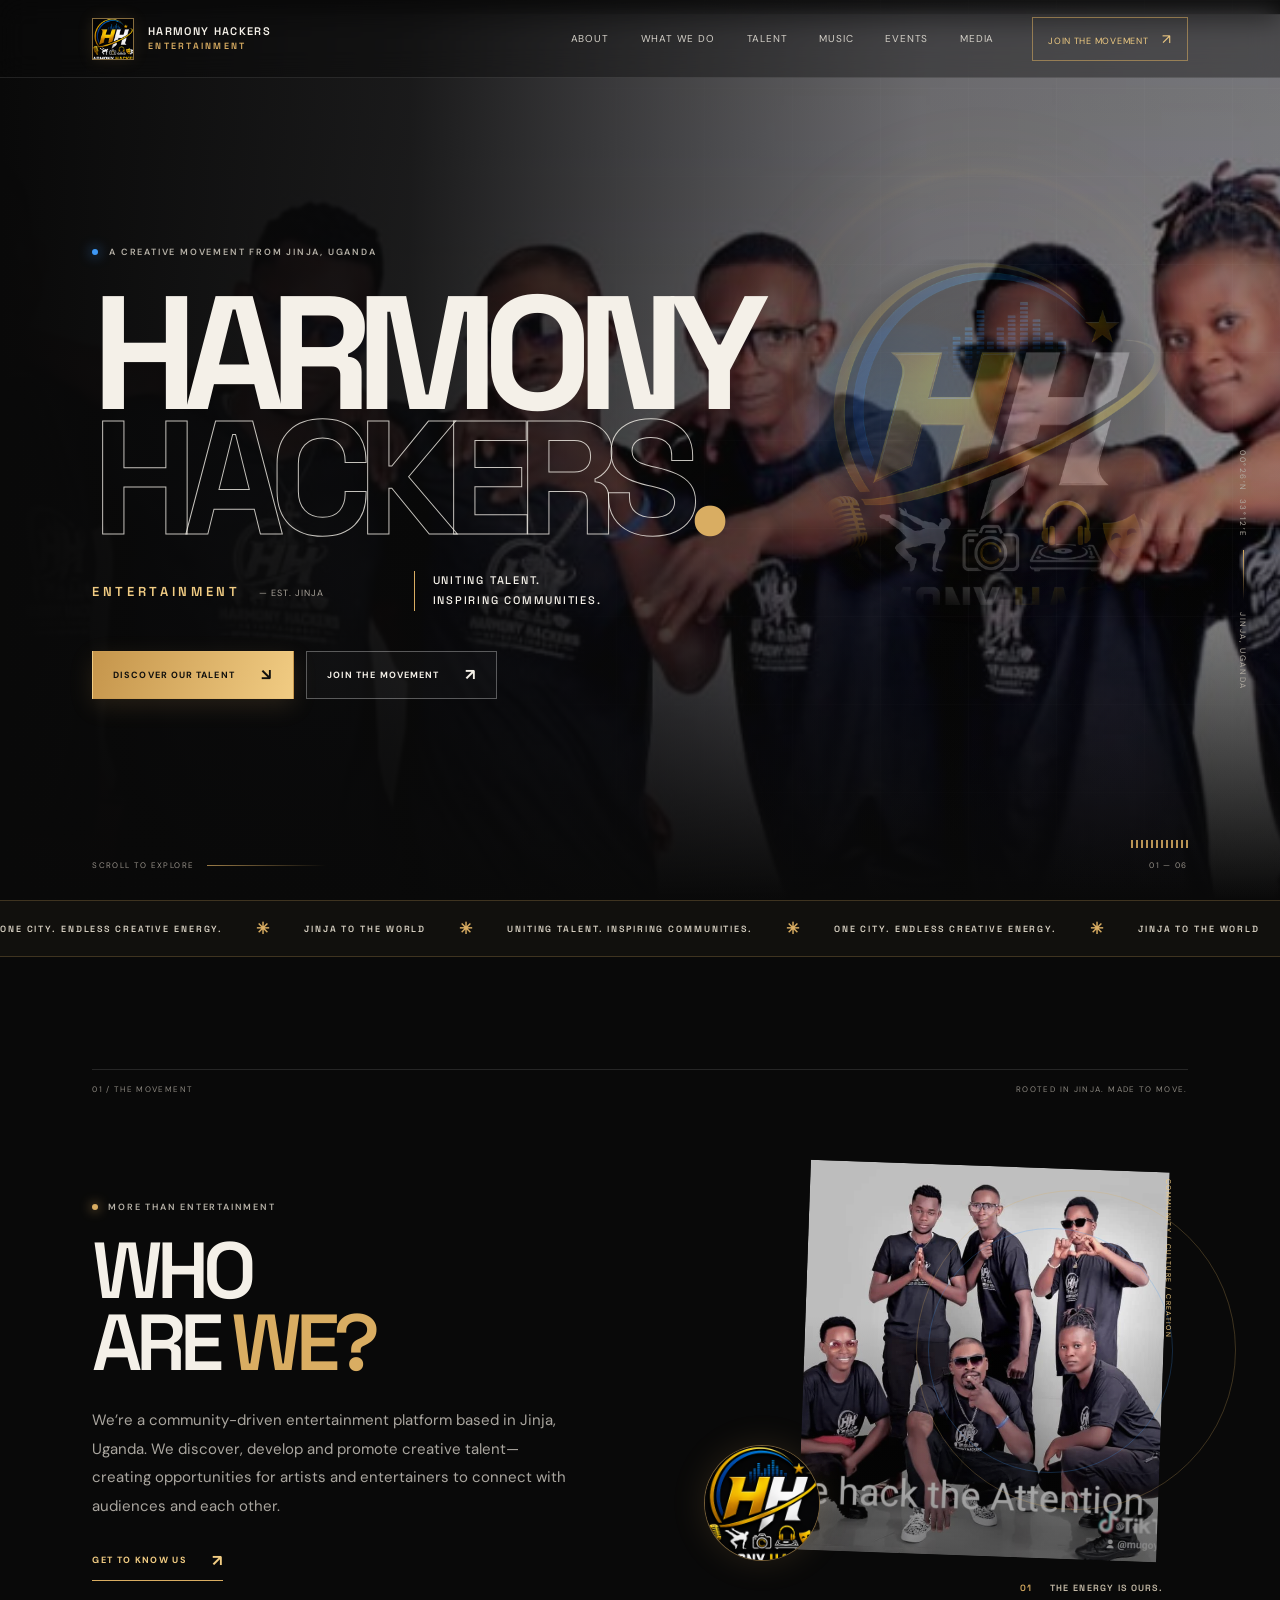
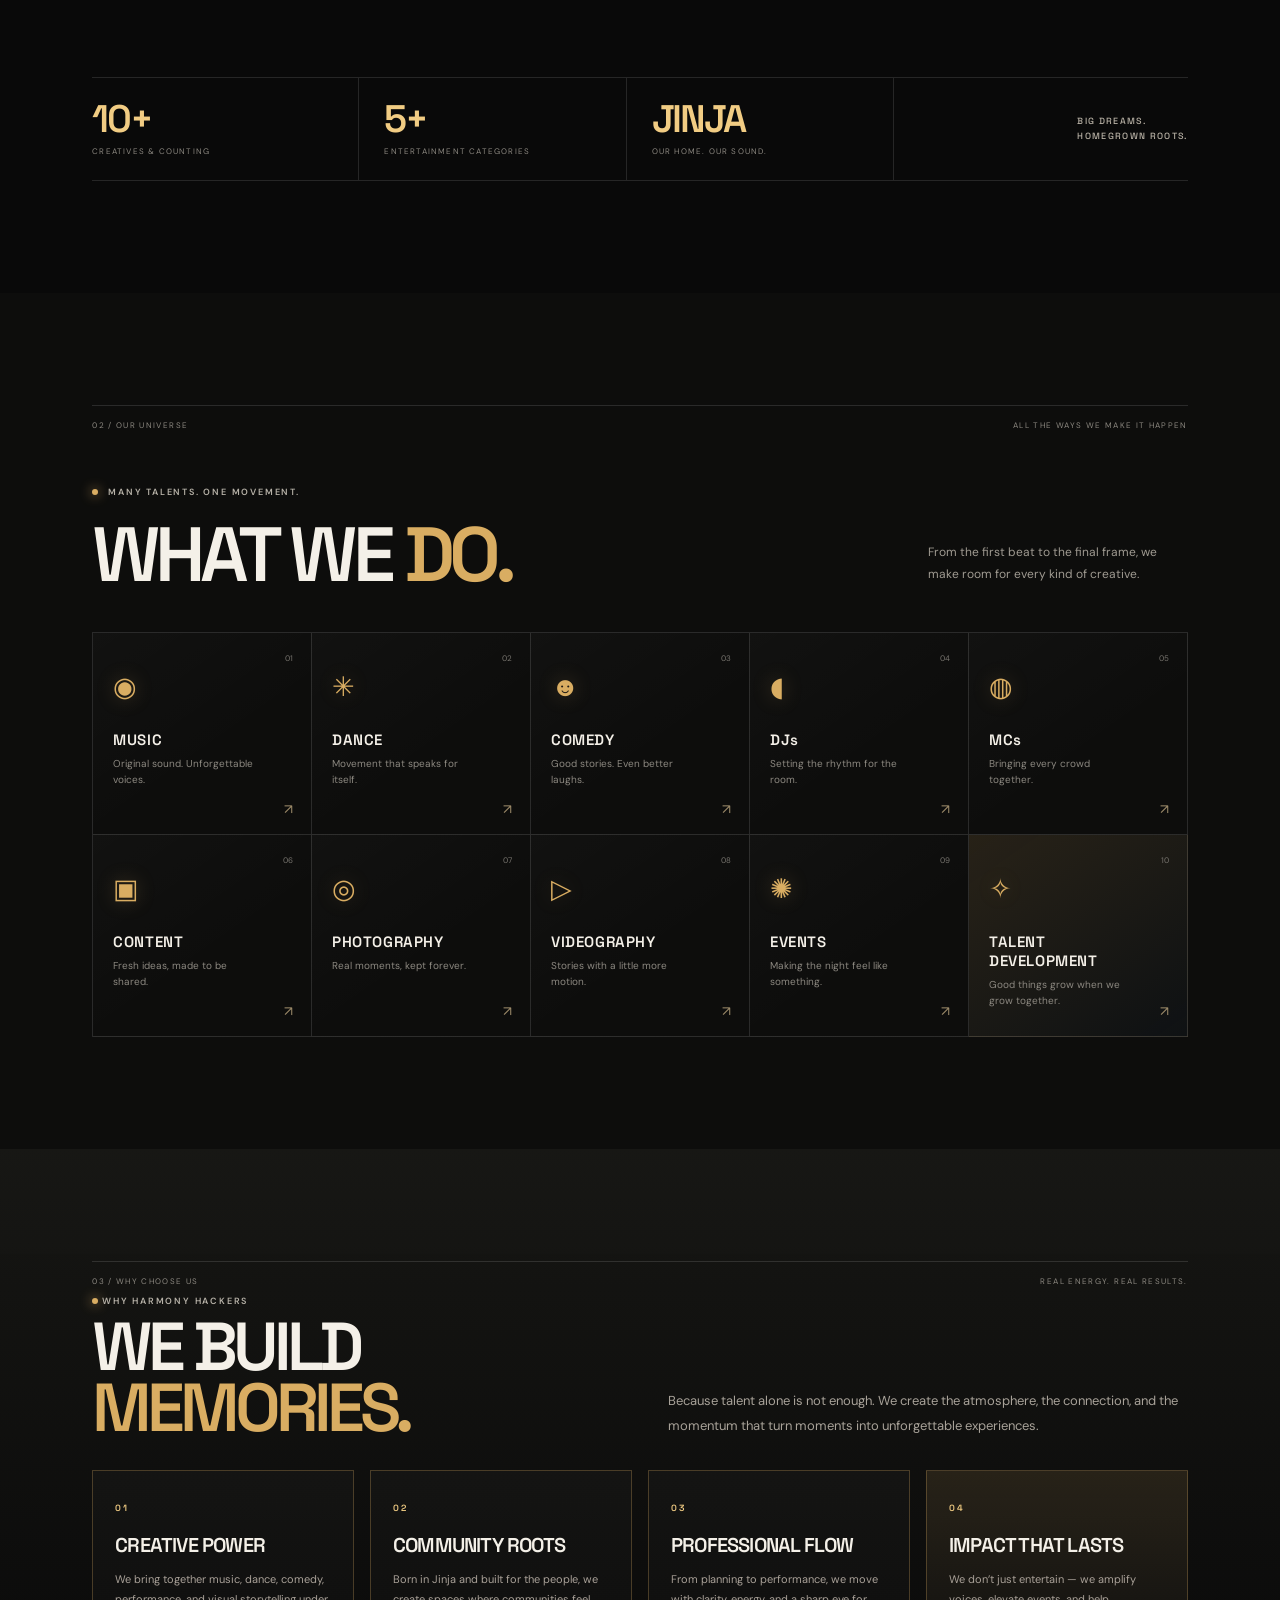
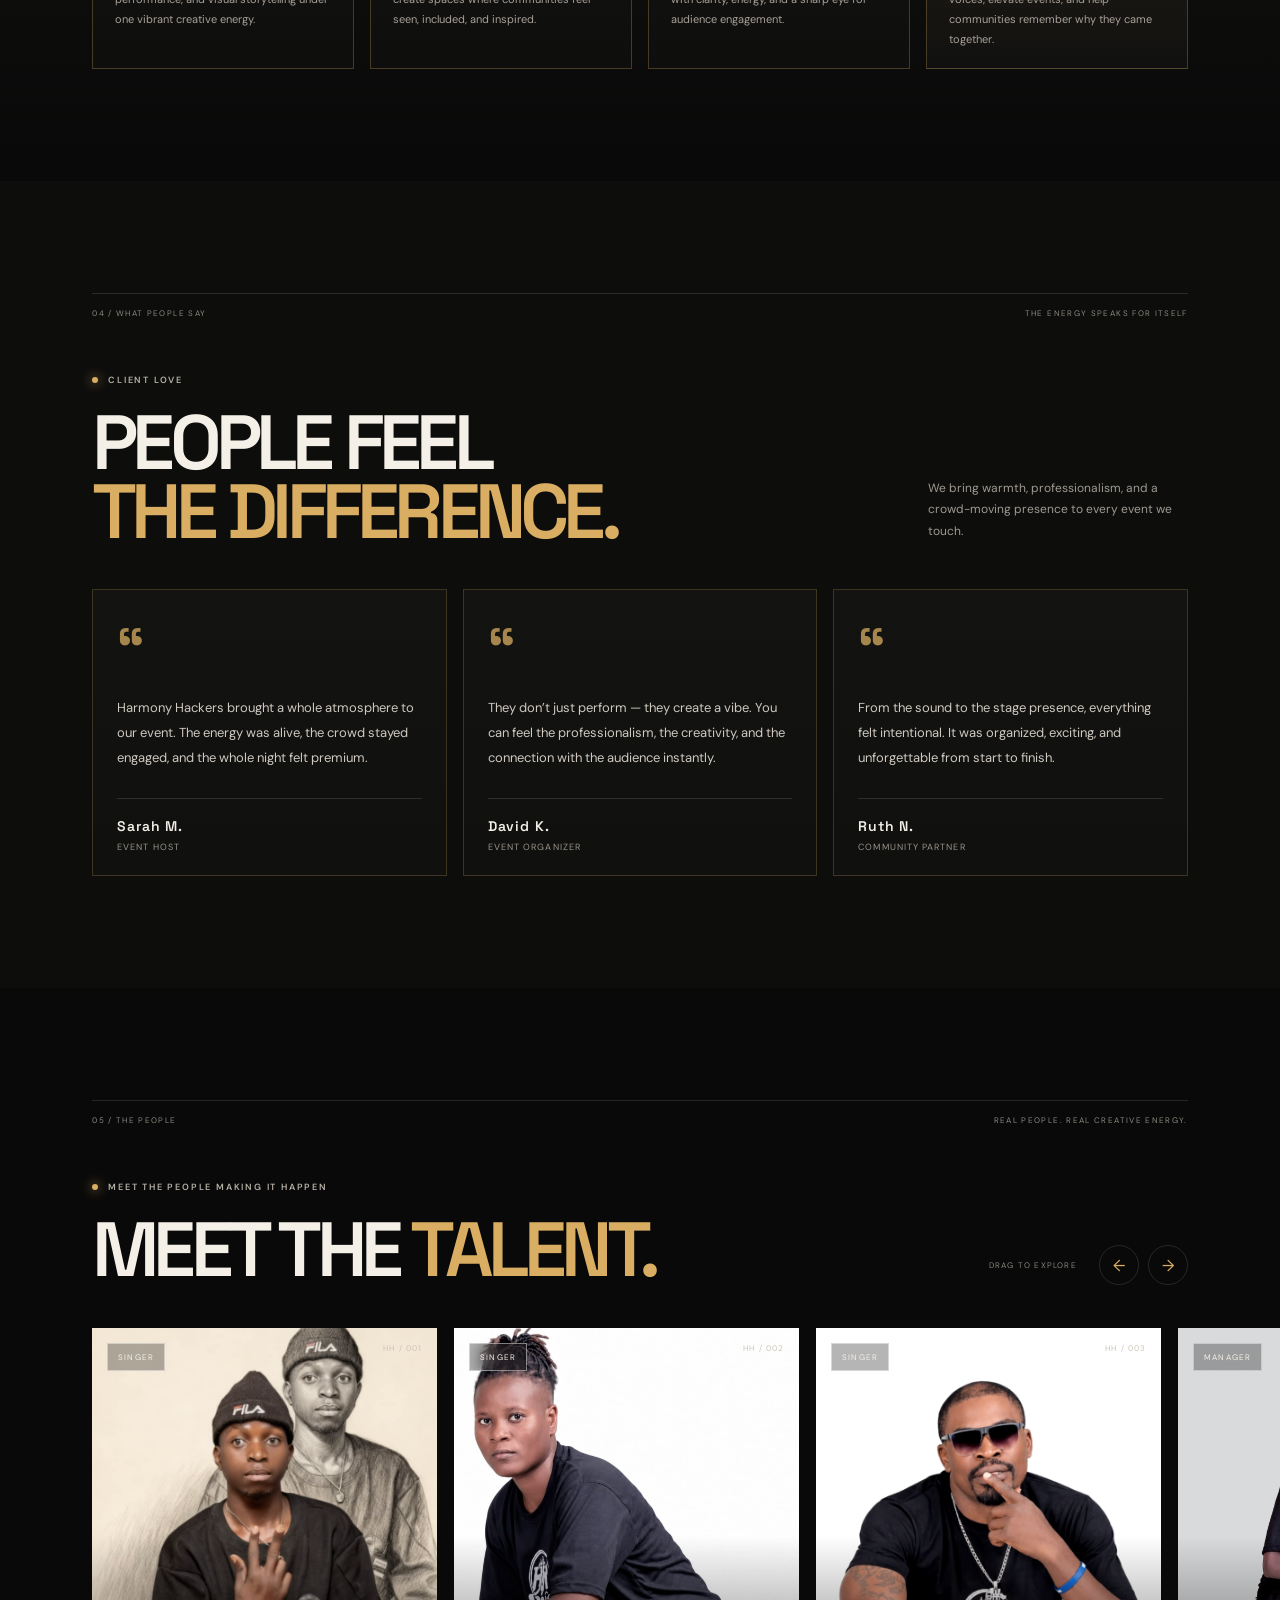
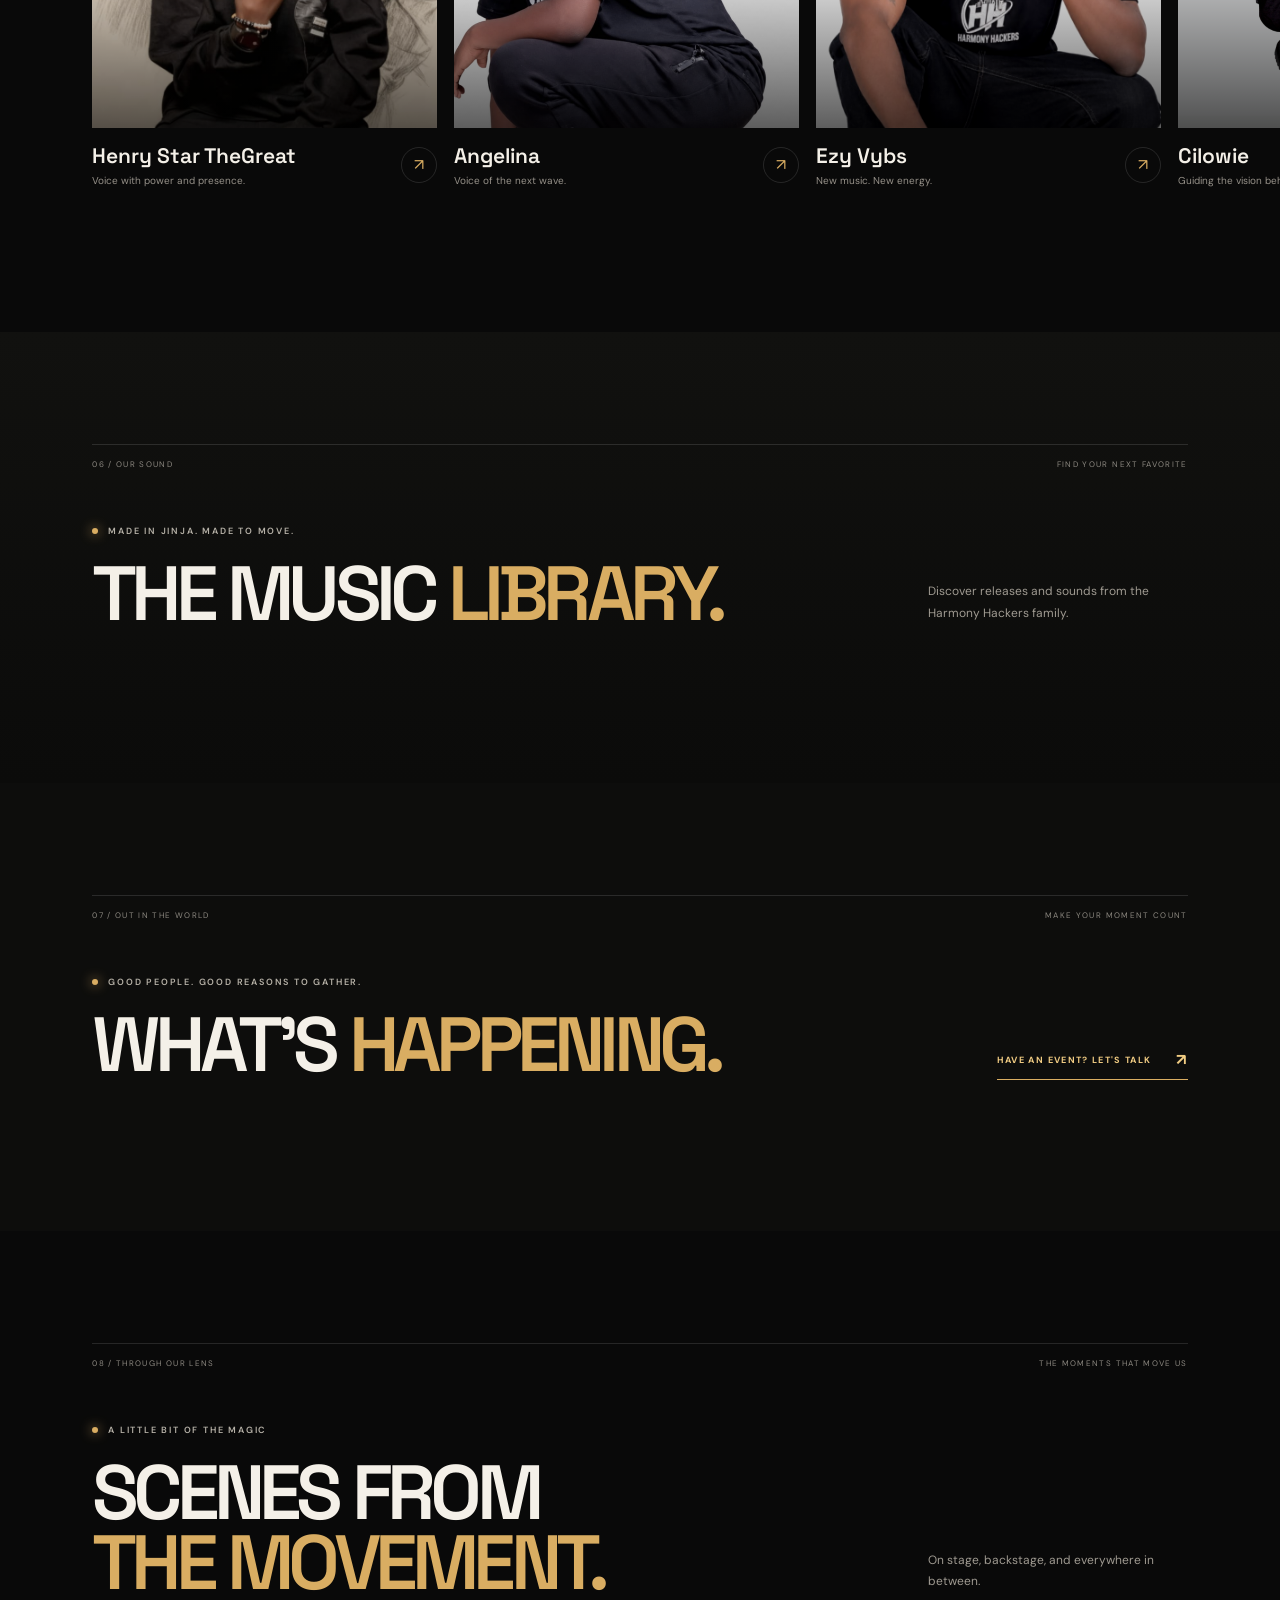
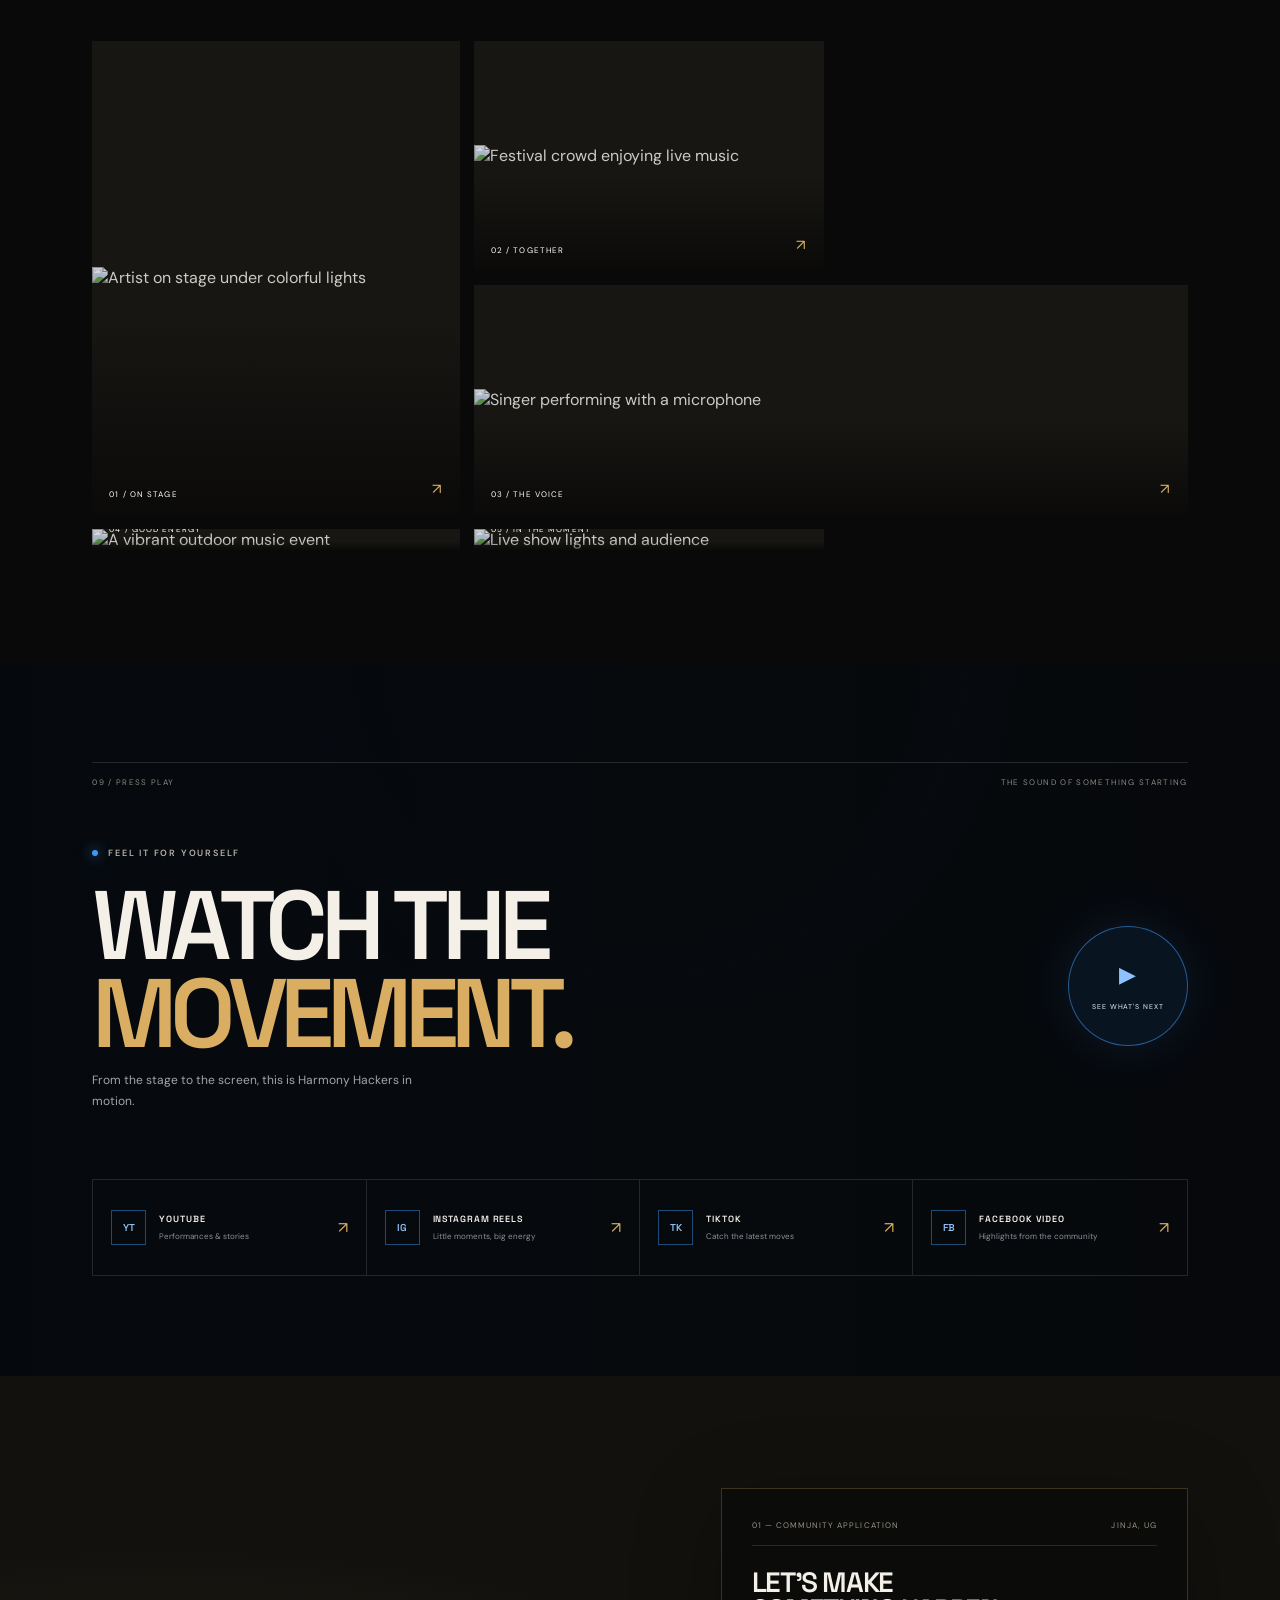
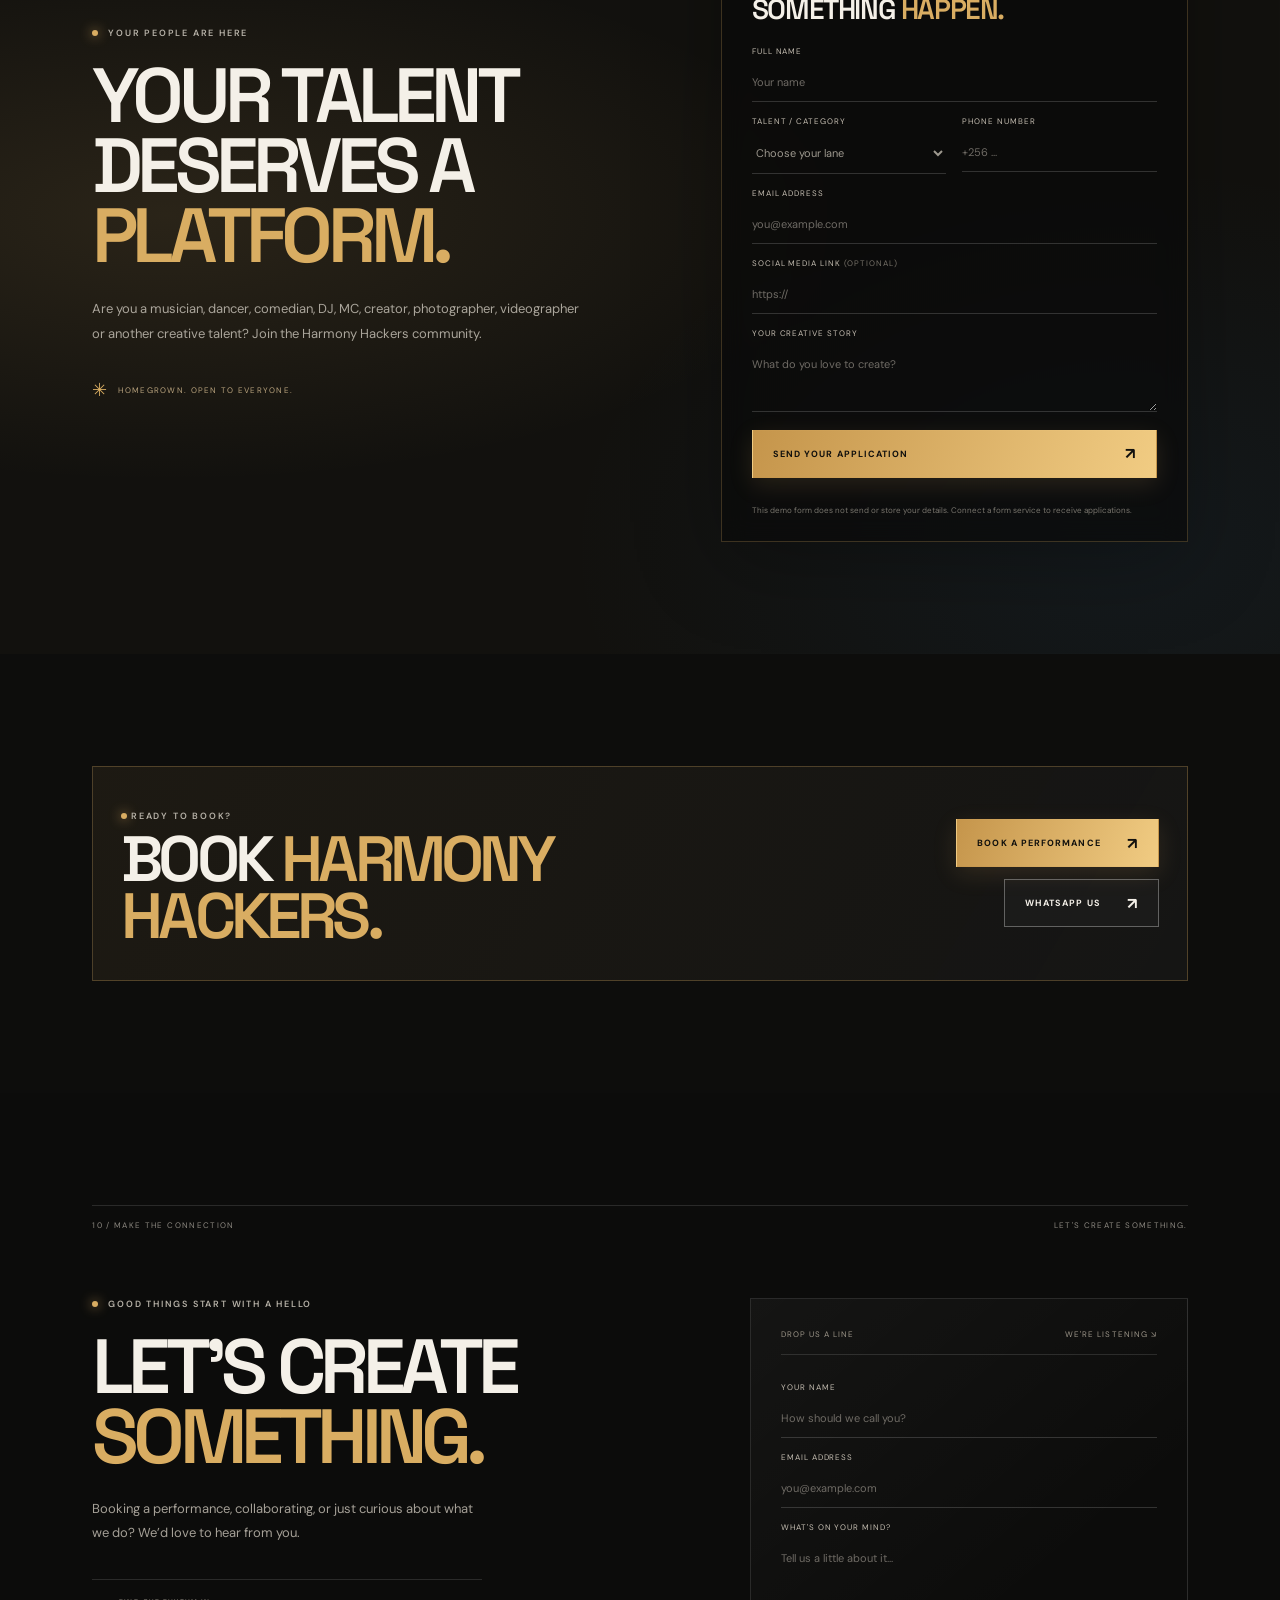
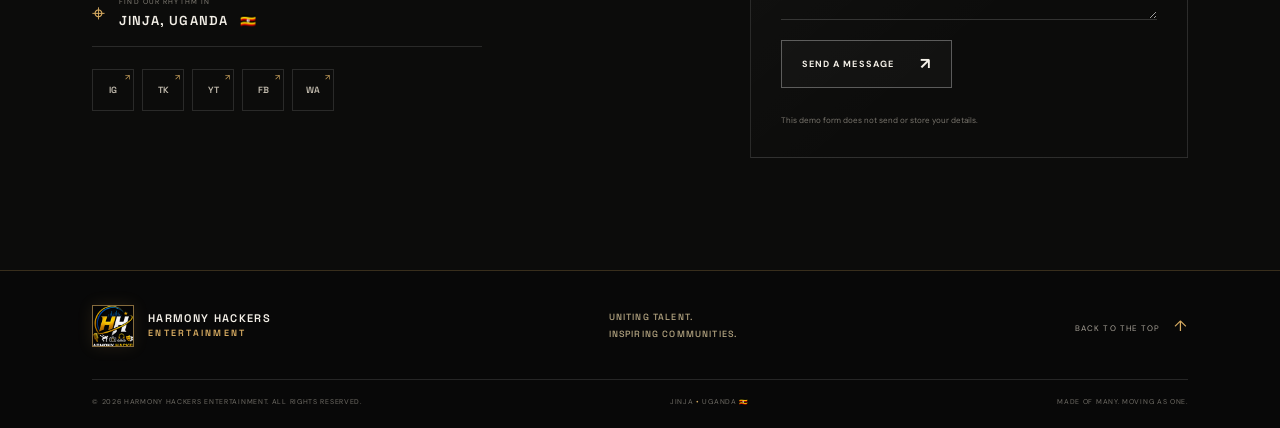
==== index.html @ 2332c0db "Prepare Harmony Hackers site for GitHub Pages Co-authored-by: Copilot <223556219+Copilot@users.norep" ====
<!DOCTYPE html>
<html lang="en">
<head>
  <meta charset="UTF-8">
  <meta name="viewport" content="width=device-width, initial-scale=1.0">
  <meta name="theme-color" content="#090909">
  <meta name="description" content="Harmony Hackers Entertainment — uniting talent and inspiring communities in Jinja, Uganda.">
  <title>Harmony Hackers Entertainment — Jinja, Uganda</title>
  <link rel="preconnect" href="https://fonts.googleapis.com">
  <link rel="preconnect" href="https://fonts.gstatic.com" crossorigin>
  <link href="https://fonts.googleapis.com/css2?family=DM+Sans:wght@400;500;600;700&family=Space+Grotesk:wght@400;500;600;700&display=swap" rel="stylesheet">
  <link rel="stylesheet" href="styles.css">
</head>
<body>
  <div class="loader" aria-hidden="true">
    <img class="loader-logo" src="assets/harmony-hackers-logo.png" alt="Harmony Hackers Entertainment logo">
    <p>UNITING TALENT <span>INSPIRING COMMUNITIES</span></p>
    <div class="loader-line"><i></i></div>
  </div>
  <div class="cursor-glow" aria-hidden="true"></div>
  <div class="site-shell">
    <header class="site-header">
      <a class="brand" href="#home" aria-label="Harmony Hackers home">
        <span class="brand-mark"><img src="assets/harmony-hackers-logo.png" alt=""></span>
        <span class="brand-name">HARMONY HACKERS<small>ENTERTAINMENT</small></span>
      </a>
      <button class="menu-toggle" aria-label="Open menu" aria-expanded="false"><span></span><span></span></button>
      <nav class="main-nav" aria-label="Main navigation">
        <a href="#about">About</a><a href="#services">What we do</a><a href="#talent">Talent</a><a href="#music">Music</a><a href="#events">Events</a><a href="#gallery">Media</a>
      </nav>
      <a class="header-cta" href="#join">JOIN THE MOVEMENT <span>↗</span></a>
    </header>

    <main>
      <section class="hero" id="home">
        <div class="hero-image"></div><div class="hero-grid"></div><div class="hero-vignette"></div>
        <div class="hero-orb orb-one"></div><div class="hero-orb orb-two"></div>
        <div class="hero-logo-frame" aria-hidden="true"><img src="assets/harmony-hackers-logo.png" alt=""></div>
        <div class="hero-content">
          <div class="eyebrow"><span class="live-dot"></span> A CREATIVE MOVEMENT FROM JINJA, UGANDA</div>
          <h1><span class="hero-line">HARMONY</span><span class="hero-line hero-line-two">HACKERS<span class="gold-period">.</span></span></h1>
          <div class="hero-lower">
            <p class="hero-entertainment">ENTERTAINMENT <span>— EST. JINJA</span></p>
            <p class="hero-tagline">UNITING TALENT.<br>INSPIRING COMMUNITIES.</p>
          </div>
          <div class="hero-actions">
            <a class="button button-gold" href="#talent">DISCOVER OUR TALENT <span>↘</span></a>
            <a class="button button-outline" href="#join">JOIN THE MOVEMENT <span>↗</span></a>
          </div>
        </div>
        <div class="hero-side-note"><span>00°26′N&nbsp; 33°12′E</span><i></i><span>JINJA, UGANDA</span></div>
        <div class="hero-bottom"><span>SCROLL TO EXPLORE</span><span class="scroll-line"></span><span>01 — 06</span></div>
        <div class="sound-bars" aria-label="Decorative animated equalizer"><i></i><i></i><i></i><i></i><i></i><i></i><i></i><i></i><i></i><i></i><i></i><i></i></div>
      </section>

      <div class="ticker" aria-label="Uniting talent, inspiring communities">
        <div class="ticker-track"><span>ONE CITY. ENDLESS CREATIVE ENERGY.</span><b>✳</b><span>JINJA TO THE WORLD</span><b>✳</b><span>UNITING TALENT. INSPIRING COMMUNITIES.</span><b>✳</b><span>ONE CITY. ENDLESS CREATIVE ENERGY.</span><b>✳</b><span>JINJA TO THE WORLD</span><b>✳</b></div>
      </div>

      <section class="section about-section" id="about">
        <div class="section-kicker reveal"><span>01 / THE MOVEMENT</span><span>ROOTED IN JINJA. MADE TO MOVE.</span></div>
        <div class="about-layout">
          <div class="about-copy reveal">
            <p class="eyebrow"><span class="gold-dot"></span> MORE THAN ENTERTAINMENT</p>
            <h2>WHO<br>ARE <em>WE?</em></h2>
            <p class="body-large">We’re a community-driven entertainment platform based in Jinja, Uganda. We discover, develop and promote creative talent—creating opportunities for artists and entertainers to connect with audiences and each other.</p>
            <a class="text-link" href="#services">GET TO KNOW US <span>↗</span></a>
          </div>
          <div class="about-visual reveal">
            <div class="about-photo image-frame"><img src="assets/harmony-hackers-energy.png" alt="Harmony Hackers creatives together" loading="lazy"></div>
            <div class="photo-index">COMMUNITY / CULTURE / CREATION</div>
            <div class="orbit orbit-outer"></div><div class="orbit orbit-inner"></div>
            <div class="visual-badge"><img src="assets/harmony-hackers-logo.png" alt="Harmony Hackers Entertainment"></div>
            <div class="about-caption"><span>01</span> THE ENERGY IS OURS.</div>
          </div>
        </div>
        <div class="stats-row reveal">
          <div class="stat"><strong data-count="10" data-suffix="+">0</strong><span>CREATIVES & COUNTING</span></div>
          <div class="stat"><strong data-count="5" data-suffix="+">0</strong><span>ENTERTAINMENT CATEGORIES</span></div>
          <div class="stat"><strong>JINJA</strong><span>OUR HOME. OUR SOUND.</span></div>
          <div class="stats-note">BIG DREAMS.<br>HOMEGROWN ROOTS.</div>
        </div>
      </section>

      <section class="section services-section" id="services">
        <div class="section-kicker reveal"><span>02 / OUR UNIVERSE</span><span>ALL THE WAYS WE MAKE IT HAPPEN</span></div>
        <div class="section-heading reveal"><div><p class="eyebrow"><span class="gold-dot"></span> MANY TALENTS. ONE MOVEMENT.</p><h2>WHAT WE <em>DO.</em></h2></div><p>From the first beat to the final frame, we make room for every kind of creative.</p></div>
        <div class="service-grid">
          <article class="service-card reveal"><span class="service-number">01</span><span class="service-icon">◉</span><h3>MUSIC</h3><p>Original sound. Unforgettable voices.</p><span class="card-arrow">↗</span></article>
          <article class="service-card reveal"><span class="service-number">02</span><span class="service-icon">✳</span><h3>DANCE</h3><p>Movement that speaks for itself.</p><span class="card-arrow">↗</span></article>
          <article class="service-card reveal"><span class="service-number">03</span><span class="service-icon">☻</span><h3>COMEDY</h3><p>Good stories. Even better laughs.</p><span class="card-arrow">↗</span></article>
          <article class="service-card reveal"><span class="service-number">04</span><span class="service-icon">◖</span><h3>DJs</h3><p>Setting the rhythm for the room.</p><span class="card-arrow">↗</span></article>
          <article class="service-card reveal"><span class="service-number">05</span><span class="service-icon">◍</span><h3>MCs</h3><p>Bringing every crowd together.</p><span class="card-arrow">↗</span></article>
          <article class="service-card reveal"><span class="service-number">06</span><span class="service-icon">▣</span><h3>CONTENT</h3><p>Fresh ideas, made to be shared.</p><span class="card-arrow">↗</span></article>
          <article class="service-card reveal"><span class="service-number">07</span><span class="service-icon">◎</span><h3>PHOTOGRAPHY</h3><p>Real moments, kept forever.</p><span class="card-arrow">↗</span></article>
          <article class="service-card reveal"><span class="service-number">08</span><span class="service-icon">▷</span><h3>VIDEOGRAPHY</h3><p>Stories with a little more motion.</p><span class="card-arrow">↗</span></article>
          <article class="service-card reveal"><span class="service-number">09</span><span class="service-icon">✺</span><h3>EVENTS</h3><p>Making the night feel like something.</p><span class="card-arrow">↗</span></article>
          <article class="service-card service-card-feature reveal"><span class="service-number">10</span><span class="service-icon">✧</span><h3>TALENT<br>DEVELOPMENT</h3><p>Good things grow when we grow together.</p><span class="card-arrow">↗</span></article>
        </div>
      </section>

      <section class="section why-us-section" id="why-us">
        <div class="section-kicker reveal"><span>03 / WHY CHOOSE US</span><span>REAL ENERGY. REAL RESULTS.</span></div>
        <div class="why-intro reveal">
          <div>
            <p class="eyebrow"><span class="gold-dot"></span> WHY HARMONY HACKERS</p>
            <h2>WE BUILD <em>MEMORIES.</em></h2>
          </div>
          <p>Because talent alone is not enough. We create the atmosphere, the connection, and the momentum that turn moments into unforgettable experiences.</p>
        </div>
        <div class="why-grid">
          <article class="why-card reveal">
            <span class="why-number">01</span>
            <h3>CREATIVE POWER</h3>
            <p>We bring together music, dance, comedy, performance, and visual storytelling under one vibrant creative energy.</p>
          </article>
          <article class="why-card reveal">
            <span class="why-number">02</span>
            <h3>COMMUNITY ROOTS</h3>
            <p>Born in Jinja and built for the people, we create spaces where communities feel seen, included, and inspired.</p>
          </article>
          <article class="why-card reveal">
            <span class="why-number">03</span>
            <h3>PROFESSIONAL FLOW</h3>
            <p>From planning to performance, we move with clarity, energy, and a sharp eye for audience engagement.</p>
          </article>
          <article class="why-card reveal why-card-feature">
            <span class="why-number">04</span>
            <h3>IMPACT THAT LASTS</h3>
            <p>We don’t just entertain — we amplify voices, elevate events, and help communities remember why they came together.</p>
          </article>
        </div>
      </section>

      <section class="section testimonials-section" id="testimonials">
        <div class="section-kicker reveal"><span>04 / WHAT PEOPLE SAY</span><span>THE ENERGY SPEAKS FOR ITSELF</span></div>
        <div class="section-heading reveal">
          <div>
            <p class="eyebrow"><span class="gold-dot"></span> CLIENT LOVE</p>
            <h2>PEOPLE FEEL<br><em>THE DIFFERENCE.</em></h2>
          </div>
          <p>We bring warmth, professionalism, and a crowd-moving presence to every event we touch.</p>
        </div>
        <div class="testimonials-grid">
          <article class="testimonial-card reveal">
            <div class="quote-mark">“</div>
            <p>Harmony Hackers brought a whole atmosphere to our event. The energy was alive, the crowd stayed engaged, and the whole night felt premium.</p>
            <div class="testimonial-author">
              <strong>Sarah M.</strong>
              <span>Event Host</span>
            </div>
          </article>
          <article class="testimonial-card reveal">
            <div class="quote-mark">“</div>
            <p>They don’t just perform — they create a vibe. You can feel the professionalism, the creativity, and the connection with the audience instantly.</p>
            <div class="testimonial-author">
              <strong>David K.</strong>
              <span>Event Organizer</span>
            </div>
          </article>
          <article class="testimonial-card reveal">
            <div class="quote-mark">“</div>
            <p>From the sound to the stage presence, everything felt intentional. It was organized, exciting, and unforgettable from start to finish.</p>
            <div class="testimonial-author">
              <strong>Ruth N.</strong>
              <span>Community Partner</span>
            </div>
          </article>
        </div>
      </section>

      <section class="section talent-section" id="talent">
        <div class="section-kicker reveal"><span>05 / THE PEOPLE</span><span>REAL PEOPLE. REAL CREATIVE ENERGY.</span></div>
        <div class="section-heading reveal"><div><p class="eyebrow"><span class="gold-dot"></span> MEET THE PEOPLE MAKING IT HAPPEN</p><h2>MEET THE <em>TALENT.</em></h2></div><div class="gallery-controls"><span>DRAG TO EXPLORE</span><button class="slide-control prev" aria-label="Scroll talent left">←</button><button class="slide-control next" aria-label="Scroll talent right">→</button></div></div>
        <div class="talent-track">
          <article class="talent-card"><div class="talent-image"><img src="assets/henry-star-thegreat-image.png" alt="Portrait of singer Henry Star TheGreat" loading="lazy"><span class="talent-tag">SINGER</span><span class="talent-index">HH / 001</span></div><div class="talent-info"><div><h3>Henry Star TheGreat</h3><p>Voice with power and presence.</p></div><a href="#join" aria-label="Connect with Henry Star TheGreat">↗</a></div></article>
          <article class="talent-card"><div class="talent-image"><img src="assets/angelina-new.png" alt="Portrait of singer Angelina" loading="lazy"><span class="talent-tag">SINGER</span><span class="talent-index">HH / 002</span></div><div class="talent-info"><div><h3>Angelina</h3><p>Voice of the next wave.</p></div><a href="#join" aria-label="Connect with Angelina">↗</a></div></article>
          <article class="talent-card talent-card-portrait"><div class="talent-image"><img src="assets/ezy-vybs.png" alt="Portrait of singer Ezy Vybs" loading="lazy"><span class="talent-tag">SINGER</span><span class="talent-index">HH / 003</span></div><div class="talent-info"><div><h3>Ezy Vybs</h3><p>New music. New energy.</p></div><a href="#join" aria-label="Connect with Ezy Vybs">↗</a></div></article>
          <article class="talent-card"><div class="talent-image"><img src="assets/manager-cilowie.png" alt="Portrait of manager Cilowie" loading="lazy"><span class="talent-tag">MANAGER</span><span class="talent-index">HH / 004</span></div><div class="talent-info"><div><h3>Cilowie</h3><p>Guiding the vision behind the movement.</p></div><a href="#join" aria-label="Connect with Cilowie">↗</a></div></article>
          <a class="talent-join-card" href="#join"><span class="join-star">✳</span><span>THE NEXT<br>FACE OF HH<br>COULD BE <em>YOU.</em></span><small>STEP INTO THE FRAME ↗</small></a>
        </div>
      </section>

      <section class="section music-section" id="music">
        <div class="section-kicker reveal"><span>06 / OUR SOUND</span><span>FIND YOUR NEXT FAVORITE</span></div>
        <div class="section-heading reveal"><div><p class="eyebrow"><span class="gold-dot"></span> MADE IN JINJA. MADE TO MOVE.</p><h2>THE MUSIC <em>LIBRARY.</em></h2></div><p>Discover releases and sounds from the Harmony Hackers family.</p></div>
        <div class="music-grid" id="music-list" aria-live="polite"></div>
      </section>

      <section class="section events-section" id="events">
        <div class="section-kicker reveal"><span>07 / OUT IN THE WORLD</span><span>MAKE YOUR MOMENT COUNT</span></div>
        <div class="section-heading reveal"><div><p class="eyebrow"><span class="gold-dot"></span> GOOD PEOPLE. GOOD REASONS TO GATHER.</p><h2>WHAT'S <em>HAPPENING.</em></h2></div><a class="text-link" href="#contact">HAVE AN EVENT? LET'S TALK <span>↗</span></a></div>
        <div class="event-list" id="event-list" aria-live="polite"></div>
      </section>

      <section class="section gallery-section" id="gallery">
        <div class="section-kicker reveal"><span>08 / THROUGH OUR LENS</span><span>THE MOMENTS THAT MOVE US</span></div>
        <div class="section-heading reveal"><div><p class="eyebrow"><span class="gold-dot"></span> A LITTLE BIT OF THE MAGIC</p><h2>SCENES FROM<br><em>THE MOVEMENT.</em></h2></div><p>On stage, backstage, and everywhere in between.</p></div>
        <div class="masonry-grid">
          <button class="gallery-item gallery-tall reveal" data-full="https://images.unsplash.com/photo-1501386761578-eac5c94b800a?auto=format&fit=crop&w=1600&q=90" aria-label="Open performance photograph"><img src="https://images.unsplash.com/photo-1501386761578-eac5c94b800a?auto=format&fit=crop&w=900&q=85" alt="Artist on stage under colorful lights" loading="lazy"><span>01 / ON STAGE</span><i>↗</i></button>
          <button class="gallery-item reveal" data-full="https://images.unsplash.com/photo-1524368535928-5b5e00ddc76b?auto=format&fit=crop&w=1600&q=90" aria-label="Open festival photograph"><img src="https://images.unsplash.com/photo-1524368535928-5b5e00ddc76b?auto=format&fit=crop&w=900&q=85" alt="Festival crowd enjoying live music" loading="lazy"><span>02 / TOGETHER</span><i>↗</i></button>
          <button class="gallery-item gallery-wide reveal" data-full="https://images.unsplash.com/photo-1516280440614-37939bbacd81?auto=format&fit=crop&w=1600&q=90" aria-label="Open portrait photograph"><img src="https://images.unsplash.com/photo-1516280440614-37939bbacd81?auto=format&fit=crop&w=1100&q=85" alt="Singer performing with a microphone" loading="lazy"><span>03 / THE VOICE</span><i>↗</i></button>
          <button class="gallery-item reveal" data-full="https://images.unsplash.com/photo-1492684223066-81342ee5ff30?auto=format&fit=crop&w=1600&q=90" aria-label="Open event photograph"><img src="https://images.unsplash.com/photo-1492684223066-81342ee5ff30?auto=format&fit=crop&w=900&q=85" alt="A vibrant outdoor music event" loading="lazy"><span>04 / GOOD ENERGY</span><i>↗</i></button>
          <button class="gallery-item reveal" data-full="https://images.unsplash.com/photo-1506157786151-b8491531f063?auto=format&fit=crop&w=1600&q=90" aria-label="Open live show photograph"><img src="https://images.unsplash.com/photo-1506157786151-b8491531f063?auto=format&fit=crop&w=900&q=85" alt="Live show lights and audience" loading="lazy"><span>05 / IN THE MOMENT</span><i>↗</i></button>
        </div>
      </section>

      <section class="video-section">
        <div class="video-bg"></div>
        <div class="section video-content">
          <div class="section-kicker reveal"><span>09 / PRESS PLAY</span><span>THE SOUND OF SOMETHING STARTING</span></div>
          <div class="video-layout reveal"><div><p class="eyebrow"><span class="blue-dot"></span> FEEL IT FOR YOURSELF</p><h2>WATCH THE<br><em>MOVEMENT.</em></h2><p>From the stage to the screen, this is Harmony Hackers in motion.</p></div><a class="video-play" href="#contact" aria-label="Ask us for the latest videos"><span>▶</span><small>SEE WHAT'S NEXT</small></a></div>
          <div class="video-links reveal"><a href="#contact"><span class="video-platform">YT</span><span><b>YOUTUBE</b><small>Performances & stories</small></span><i>↗</i></a><a href="#contact"><span class="video-platform">IG</span><span><b>INSTAGRAM REELS</b><small>Little moments, big energy</small></span><i>↗</i></a><a href="#contact"><span class="video-platform">TK</span><span><b>TIKTOK</b><small>Catch the latest moves</small></span><i>↗</i></a><a href="#contact"><span class="video-platform">FB</span><span><b>FACEBOOK VIDEO</b><small>Highlights from the community</small></span><i>↗</i></a></div>
        </div>
      </section>

      <section class="join-section" id="join">
        <div class="join-light"></div><div class="section join-layout">
          <div class="join-copy reveal"><p class="eyebrow"><span class="gold-dot"></span> YOUR PEOPLE ARE HERE</p><h2>YOUR TALENT<br>DESERVES A <em>PLATFORM.</em></h2><p>Are you a musician, dancer, comedian, DJ, MC, creator, photographer, videographer or another creative talent? Join the Harmony Hackers community.</p><div class="join-note"><span>✳</span> HOMEGROWN. OPEN TO EVERYONE.</div></div>
          <form class="form-card reveal" id="join-form"><div class="form-heading"><span>01 — COMMUNITY APPLICATION</span><span>JINJA, UG</span></div><h3>LET'S MAKE<br>SOMETHING <em>HAPPEN.</em></h3>
            <label>FULL NAME<input name="name" type="text" placeholder="Your name" required></label>
            <div class="form-pair"><label>TALENT / CATEGORY<select name="category" required><option value="" disabled selected>Choose your lane</option><option>Music / Singing</option><option>Dance</option><option>Comedy</option><option>DJ / MC</option><option>Content creation</option><option>Photography / Videography</option><option>Events</option><option>Other creative talent</option></select></label><label>PHONE NUMBER<input name="phone" type="tel" placeholder="+256 ..." required></label></div>
            <label>EMAIL ADDRESS<input name="email" type="email" placeholder="you@example.com" required></label>
            <label>SOCIAL MEDIA LINK <span class="optional">(OPTIONAL)</span><input name="social" type="url" placeholder="https://"></label>
            <label>YOUR CREATIVE STORY<textarea name="description" rows="3" placeholder="What do you love to create?" required></textarea></label>
            <button class="button button-gold form-submit" type="submit">SEND YOUR APPLICATION <span>↗</span></button>
            <p class="form-status" role="status" aria-live="polite"></p>
            <small class="form-note">This demo form does not send or store your details. Connect a form service to receive applications.</small>
          </form>
        </div>
      </section>

      <section class="section booking-cta-section" id="booking-cta">
        <div class="booking-panel reveal">
          <div>
            <p class="eyebrow"><span class="gold-dot"></span> READY TO BOOK?</p>
            <h2>BOOK <em>HARMONY HACKERS.</em></h2>
          </div>
          <div class="booking-actions">
            <a class="button button-gold" href="#contact">BOOK A PERFORMANCE <span>↗</span></a>
            <a class="button button-outline" href="https://wa.me/?text=Hi%20Harmony%20Hackers%2C%20I%20want%20to%20book%20a%20performance." target="_blank" rel="noreferrer">WHATSAPP US <span>↗</span></a>
          </div>
        </div>
      </section>

      <section class="section contact-section" id="contact">
        <div class="section-kicker reveal"><span>10 / MAKE THE CONNECTION</span><span>LET'S CREATE SOMETHING.</span></div>
        <div class="contact-layout">
          <div class="contact-copy reveal"><p class="eyebrow"><span class="gold-dot"></span> GOOD THINGS START WITH A HELLO</p><h2>LET'S CREATE<br><em>SOMETHING.</em></h2><p>Booking a performance, collaborating, or just curious about what we do? We’d love to hear from you.</p><div class="contact-location"><span>⌖</span><div><small>FIND OUR RHYTHM IN</small><strong>JINJA, UGANDA <span>🇺🇬</span></strong></div></div><div class="social-grid"><a href="#contact" aria-label="Instagram">IG <span>↗</span></a><a href="#contact" aria-label="TikTok">TK <span>↗</span></a><a href="#contact" aria-label="YouTube">YT <span>↗</span></a><a href="#contact" aria-label="Facebook">FB <span>↗</span></a><a href="https://wa.me/?text=Hi%20Harmony%20Hackers%2C%20I%20want%20to%20book%20a%20performance." target="_blank" rel="noreferrer" aria-label="WhatsApp">WA <span>↗</span></a></div></div>
          <form class="contact-form reveal" id="contact-form"><div class="form-heading"><span>DROP US A LINE</span><span>WE'RE LISTENING ↘</span></div><label>YOUR NAME<input name="name" type="text" placeholder="How should we call you?" required></label><label>EMAIL ADDRESS<input name="email" type="email" placeholder="you@example.com" required></label><label>WHAT'S ON YOUR MIND?<textarea name="message" rows="4" placeholder="Tell us a little about it..." required></textarea></label><button class="button button-outline" type="submit">SEND A MESSAGE <span>↗</span></button><p class="form-status" role="status" aria-live="polite"></p><small class="form-note">This demo form does not send or store your details.</small></form>
        </div>
      </section>
    </main>

    <footer class="site-footer">
      <div class="footer-top"><a class="brand footer-brand" href="#home"><span class="brand-mark"><img src="assets/harmony-hackers-logo.png" alt=""></span><span class="brand-name">HARMONY HACKERS<small>ENTERTAINMENT</small></span></a><p>UNITING TALENT.<br>INSPIRING COMMUNITIES.</p><a class="back-top" href="#home">BACK TO THE TOP <span>↑</span></a></div>
      <div class="footer-bottom"><span>© 2026 HARMONY HACKERS ENTERTAINMENT. ALL RIGHTS RESERVED.</span><span>JINJA <i>•</i> UGANDA 🇺🇬</span><span>MADE OF MANY. MOVING AS ONE.</span></div>
    </footer>
  </div>
  <dialog class="lightbox"><button class="lightbox-close" aria-label="Close image">×</button><img alt=""><p></p></dialog>
  <script src="script.js"></script>
  <script type="module" src="site-content.js"></script>
</body>
</html>
---- styles.css ----
:root {
  --black: #090909;
  --panel: #11110f;
  --panel-light: #171715;
  --gold: #d9ad62;
  --gold-bright: #f1cc83;
  --blue: #3e98f5;
  --white: #f4f0e8;
  --muted: #99968f;
  --line: rgba(255, 255, 255, .12);
  --font-display: "Space Grotesk", sans-serif;
  --font-body: "DM Sans", sans-serif;
  --page-pad: clamp(22px, 7.2vw, 112px);
}
* { box-sizing: border-box; }
html { scroll-behavior: smooth; scroll-padding-top: 88px; }
body { margin: 0; color: var(--white); background: var(--black); font-family: var(--font-body); -webkit-font-smoothing: antialiased; overflow-x: hidden; }
body.loading { overflow: hidden; }
a { color: inherit; text-decoration: none; }
button, input, select, textarea { font: inherit; }
button { color: inherit; }
::selection { color: var(--black); background: var(--gold-bright); }
.site-shell { overflow: hidden; }
.loader { position: fixed; inset: 0; z-index: 1000; display: flex; flex-direction: column; align-items: center; justify-content: center; background: #060606; transition: opacity .65s ease, visibility .65s ease; }
.loader.done { opacity: 0; visibility: hidden; }
.loader-logo { width: min(260px, 62vw); height: auto; filter: drop-shadow(0 0 28px rgba(217,173,98,.17)); animation: logo-reveal .9s cubic-bezier(.2,.7,.2,1) both; }
@keyframes logo-reveal { from { opacity: 0; transform: scale(.88); filter: brightness(.3) drop-shadow(0 0 0 transparent); } to { opacity: 1; transform: scale(1); filter: brightness(1) drop-shadow(0 0 28px rgba(217,173,98,.17)); } }
.loader p { margin: 12px 0 17px; font: 600 9px var(--font-display); letter-spacing: .2em; }
.loader p span { color: var(--gold); margin-left: 5px; }
.loader-line { width: 130px; height: 1px; background: #27241e; }
.loader-line i { display: block; height: 100%; width: 100%; background: linear-gradient(90deg, var(--blue), var(--gold)); transform-origin: left; animation: loader-line 1s ease-in-out; }
@keyframes loader-line { from { transform: scaleX(0); } to { transform: scaleX(1); } }
.cursor-glow { position: fixed; z-index: 0; width: 330px; height: 330px; border-radius: 50%; pointer-events: none; background: radial-gradient(circle,rgba(37,107,176,.075),transparent 70%); transform: translate(-50%,-50%); opacity: 0; transition: opacity .3s; }
.site-header { height: 78px; padding: 0 var(--page-pad); position: absolute; z-index: 20; inset: 0 0 auto; display: flex; align-items: center; justify-content: space-between; border-bottom: 1px solid rgba(255,255,255,.1); background: rgba(9,9,9,.38); backdrop-filter: blur(14px); }
.brand { display: inline-flex; align-items: center; gap: 14px; }
.brand-mark { flex: 0 0 42px; width: 42px; height: 42px; position: relative; overflow: hidden; border: 1px solid rgba(217,173,98,.6); box-shadow: 0 0 16px rgba(217,173,98,.12); }
.brand-mark img { position: absolute; width: 147%; height: 147%; max-width: none; left: -22%; top: -9%; object-fit: cover; }
.brand-name { font: 600 11px/1.45 var(--font-display); letter-spacing: .12em; }
.brand-name small { display: block; color: var(--gold); font-size: 9px; letter-spacing: .25em; }
.main-nav { display: flex; gap: clamp(17px,2.5vw,38px); margin-left: auto; margin-right: 38px; }
.main-nav a,.header-cta { font-size: 10px; color: #d4d0c8; letter-spacing: .08em; text-transform: uppercase; transition: color .25s; }
.main-nav a:hover,.header-cta:hover { color: var(--gold-bright); }
.header-cta { color: var(--gold-bright); border: 1px solid rgba(217,173,98,.55); padding: 12px 15px; font-size: 9px; }
.header-cta span { margin-left: 11px; font-size: 14px; }
.menu-toggle { display: none; background: none; border: 0; cursor: pointer; }
.hero { min-height: 780px; height: min(100svh, 990px); max-height: 1100px; position: relative; display: flex; align-items: center; padding: 90px var(--page-pad) 70px; background: #0b0b0b; isolation: isolate; overflow: hidden; }
.hero-image { position: absolute; z-index: -4; inset: 0; background: url("assets/harmony-hackers-team-hero.jpg") center 35%/cover no-repeat; opacity: .66; transform: translateY(16px) scale(1.05); transform-origin: center 4%; animation: hero-drift 20s ease-in-out infinite alternate; }
@keyframes hero-drift { to { transform: translate3d(-1%,20px,0) scale(1.08); } }
.hero-grid { position: absolute; z-index: -3; inset: 0; background-image: linear-gradient(rgba(255,255,255,.026) 1px,transparent 1px),linear-gradient(90deg,rgba(255,255,255,.026) 1px,transparent 1px); background-size: 88px 88px; mask-image: linear-gradient(90deg,transparent 0%,#000 70%); }
.hero-vignette { position: absolute; z-index: -2; inset: 0; background: linear-gradient(90deg,#090909 0%,rgba(9,9,9,.86) 32%,rgba(9,9,9,.18) 72%,rgba(9,9,9,.08) 100%),linear-gradient(0deg,#090909 0%,transparent 40%,rgba(0,0,0,.08) 100%); }
.hero-orb { position: absolute; z-index: -1; border-radius: 50%; filter: blur(2px); pointer-events: none; }
.orb-one { width: 390px; height: 390px; right: 8%; top: 19%; border: 1px solid rgba(217,173,98,.24); box-shadow: inset 0 0 90px rgba(217,173,98,.04),0 0 95px rgba(217,173,98,.06); animation: float 8s ease-in-out infinite; }
.orb-two { width: 220px; height: 220px; right: 20%; top: 36%; background: radial-gradient(circle at 40% 38%,rgba(67,154,244,.2),rgba(67,154,244,.01) 68%,transparent 70%); animation: float 6s ease-in-out infinite reverse; }
.hero-logo-frame { position: absolute; z-index: -1; width: clamp(200px,27vw,355px); aspect-ratio: 1; top: 48%; right: 9%; overflow: hidden; opacity: .22; filter: drop-shadow(0 0 36px rgba(0,0,0,.55)); transform: translateY(-50%); mask-image: radial-gradient(ellipse at center,#000 42%,rgba(0,0,0,.88) 62%,transparent 76%); }
.hero-logo-frame img { position: absolute; width: 147%; height: 147%; max-width: none; left: -22%; top: -9%; object-fit: cover; mix-blend-mode: screen; }
@keyframes float { 50% { transform: translate3d(10px,-18px,0) rotate(8deg); } }
.hero-content { position: relative; width: min(100%,1130px); margin: auto 0; padding-top: 25px; }
.eyebrow { color: #b6b1a7; font-size: 9px; letter-spacing: .2em; font-weight: 600; }
.hero .eyebrow { display: flex; align-items: center; gap: 11px; margin-bottom: 33px; }
.live-dot,.gold-dot,.blue-dot { display: inline-block; width: 6px; height: 6px; border-radius: 50%; background: var(--gold); box-shadow: 0 0 12px var(--gold); }
.live-dot { background: var(--blue); box-shadow: 0 0 13px var(--blue); animation: pulse 2.2s infinite; }
@keyframes pulse { 50% { box-shadow: 0 0 2px var(--blue),0 0 18px var(--blue); opacity: .6; } }
.hero h1 { margin: 0; max-width: 1100px; font: 700 clamp(76px,12.6vw,190px)/.77 var(--font-display); letter-spacing: -.095em; }
.hero-line { display: block; overflow: hidden; animation: title-rise 1s cubic-bezier(.2,.78,.2,1) both; }
.hero-line-two { color: transparent; -webkit-text-stroke: 1px rgba(244,240,232,.8); animation-delay: .12s; }
.gold-period { color: var(--gold); -webkit-text-stroke: 0; }
@keyframes title-rise { from { opacity: 0; transform: translateY(55px); } to { opacity: 1; transform: translateY(0); } }
.hero-lower { display: flex; align-items: center; gap: clamp(28px,7vw,110px); margin-top: 30px; }
.hero-entertainment { color: var(--gold-bright); font: 600 13px var(--font-display); letter-spacing: .28em; }
.hero-entertainment span { color: #aaa49b; font: 400 9px var(--font-body); letter-spacing: .12em; margin-left: 12px; }
.hero-tagline { margin: 0; padding-left: 18px; border-left: 1px solid var(--gold); font: 500 11px/1.8 var(--font-display); letter-spacing: .16em; }
.hero-actions { display: flex; flex-wrap: wrap; gap: 12px; margin-top: 38px; }
.button { min-height: 48px; padding: 0 20px; display: inline-flex; align-items: center; justify-content: space-between; gap: 26px; border: 1px solid transparent; font-size: 9px; font-weight: 700; letter-spacing: .12em; cursor: pointer; transition: transform .25s, box-shadow .25s,background .25s; }
.button:hover { transform: translateY(-3px); }
.button span { font-size: 16px; }
.button-gold { color: #11100d; background: linear-gradient(110deg,#c5954b,var(--gold-bright)); box-shadow: 0 7px 25px rgba(217,173,98,.14); }
.button-gold:hover { box-shadow: 0 10px 32px rgba(217,173,98,.3); }
.button-outline { color: var(--white); border-color: rgba(255,255,255,.31); background: rgba(255,255,255,.025); }
.button-outline:hover { border-color: var(--gold); background: rgba(217,173,98,.08); }
.hero-side-note { position: absolute; right: 32px; top: 50%; display: flex; align-items: center; gap: 12px; writing-mode: vertical-rl; color: #b0aaa0; font-size: 8px; letter-spacing: .2em; }
.hero-side-note i { width: 1px; height: 50px; background: linear-gradient(var(--gold),transparent); }
.hero-bottom { position: absolute; bottom: 30px; left: var(--page-pad); right: var(--page-pad); display: flex; gap: 13px; align-items: center; color: #969088; font-size: 8px; letter-spacing: .17em; }
.hero-bottom span:last-child { margin-left: auto; }
.scroll-line { height: 1px; flex: 1; background: linear-gradient(90deg,rgba(217,173,98,.7),rgba(217,173,98,0)); max-width: 120px; }
.sound-bars { position: absolute; right: var(--page-pad); bottom: 45px; display: flex; gap: 3px; height: 22px; align-items: center; opacity: .85; }
.sound-bars i { display: block; height: 35%; width: 2px; background: var(--gold); animation: equalize .7s ease-in-out infinite alternate; }
.sound-bars i:nth-child(3n) { animation-duration: .48s; }.sound-bars i:nth-child(2n) { animation-duration: .86s; }.sound-bars i:nth-child(4n) { animation-delay: -.4s; }
@keyframes equalize { to { height: 100%; } }
.ticker { overflow: hidden; padding: 17px 0; border-top: 1px solid rgba(217,173,98,.23); border-bottom: 1px solid rgba(217,173,98,.23); background: #11100d; }
.ticker-track { width: max-content; display: flex; align-items: center; gap: 33px; animation: ticker 32s linear infinite; white-space: nowrap; color: #d7d0c2; font: 600 9px var(--font-display); letter-spacing: .21em; }
.ticker-track b { color: var(--gold); font-size: 16px; }
@keyframes ticker { to { transform: translateX(-50%); } }
.section { padding: 112px var(--page-pad); position: relative; }
.section-kicker { display: flex; justify-content: space-between; gap: 20px; border-top: 1px solid var(--line); padding-top: 14px; color: #8c8880; font-size: 8px; letter-spacing: .17em; }
.about-layout { display: grid; grid-template-columns: 1fr 1fr; gap: 9%; align-items: center; margin-top: 72px; }
.about-copy .eyebrow,.section-heading .eyebrow,.join-copy .eyebrow,.contact-copy .eyebrow,.video-layout .eyebrow { display: flex; align-items: center; gap: 10px; margin: 0 0 22px; }
.about-copy h2,.section-heading h2,.join-copy h2,.contact-copy h2,.video-layout h2 { font: 600 clamp(47px,6.2vw,86px)/.91 var(--font-display); letter-spacing: -.075em; margin: 0; }
h2 em { color: var(--gold); font-style: normal; }
.body-large { max-width: 480px; color: #aaa69f; font-size: 15px; line-height: 1.9; margin: 27px 0; }
.text-link { display: inline-flex; gap: 25px; align-items: center; padding-bottom: 9px; border-bottom: 1px solid var(--gold); color: var(--gold-bright); font-size: 9px; letter-spacing: .15em; font-weight: 700; transition: gap .25s; }
.text-link:hover { gap: 37px; }
.text-link span { font-size: 16px; }
.about-visual { min-height: 450px; position: relative; display: flex; align-items: center; justify-content: center; }
.image-frame { overflow: hidden; }
.about-photo { position: absolute; right: 5%; top: 0; width: 72%; height: 390px; transform: rotate(2deg); }
.about-photo img { width: 100%; height: 100%; object-fit: cover; filter: saturate(.75); }
.about-photo:after { content:""; position:absolute; inset:0; background:linear-gradient(0deg,rgba(9,9,9,.5),transparent 60%); }
.photo-index { position: absolute; top: 13px; right: 3%; z-index: 2; writing-mode: vertical-rl; font-size: 7px; letter-spacing: .19em; color: var(--gold-bright); }
.orbit { position: absolute; border-radius: 50%; border: 1px solid rgba(217,173,98,.26); pointer-events: none; }
.orbit-outer { width: 320px; height: 320px; right: 0; top: 24px; transform: translateX(15%); animation: orbit 30s linear infinite; }
.orbit-inner { width: 245px; height: 245px; right: 3%; top: 62px; border-color: rgba(62,152,245,.24); }
@keyframes orbit { to { transform: translateX(15%) rotate(360deg); } }
.visual-badge { position: absolute; left: 3%; bottom: 55px; width: 116px; height: 116px; overflow: hidden; border: 1px solid rgba(217,173,98,.52); border-radius: 50%; background: #090909; box-shadow: 0 0 35px rgba(217,173,98,.14); }
.visual-badge img { position: absolute; width: 147%; height: 147%; max-width: none; left: -22%; top: -9%; object-fit: cover; }
.about-caption { position: absolute; right: 5%; bottom: 22px; color: #c5bba8; font: 600 9px var(--font-display); letter-spacing: .14em; }
.about-caption span { color: var(--gold); margin-right: 14px; }
.stats-row { display: grid; grid-template-columns: 1fr 1fr 1fr 1.1fr; margin-top: 61px; border-top: 1px solid var(--line); border-bottom: 1px solid var(--line); }
.stat { padding: 22px 12px 24px 0; border-right: 1px solid var(--line); display: flex; flex-direction: column; gap: 8px; }
.stat+.stat { padding-left: 25px; }
.stat strong { font: 600 clamp(27px,3vw,42px)/1 var(--font-display); letter-spacing: -.06em; color: var(--gold-bright); }
.stat span,.stats-note { color: #8c8880; font-size: 8px; letter-spacing: .15em; }
.stats-note { align-self: center; justify-self: end; color: #b8b1a5; font: 500 9px/1.7 var(--font-display); letter-spacing: .15em; }
.services-section { background: #0d0d0c; }
.section-heading { margin: 56px 0 42px; display: flex; align-items: end; justify-content: space-between; gap: 30px; }
.section-heading h2 { font-size: clamp(46px,6vw,78px); }
.section-heading>p { max-width: 260px; color: #9f9a91; font-size: 12px; line-height: 1.8; margin: 0 0 5px; }
.service-grid { display: grid; grid-template-columns: repeat(5,1fr); border-top: 1px solid var(--line); border-left: 1px solid var(--line); perspective: 900px; }
.service-card { min-height: 202px; position: relative; padding: 22px 20px; border-right: 1px solid var(--line); border-bottom: 1px solid var(--line); background: linear-gradient(145deg,rgba(255,255,255,.02),transparent 60%); transition: background .4s,transform .35s,box-shadow .35s; transform-style: preserve-3d; }
.service-card:hover { z-index: 2; transform: translateY(-5px) rotateX(2deg) rotateY(-2deg); background: linear-gradient(145deg,rgba(217,173,98,.1),rgba(62,152,245,.025)); box-shadow: 0 10px 30px rgba(217,173,98,.08),inset 0 0 0 1px rgba(217,173,98,.3); }
.service-number { position: absolute; top: 20px; right: 18px; color: #77746e; font-size: 8px; }
.service-icon { display: block; margin: 14px 0 26px; color: var(--gold); font-size: 27px; text-shadow: 0 0 20px rgba(217,173,98,.25); }
.service-card h3 { margin: 0 0 7px; font: 600 15px var(--font-display); letter-spacing: .04em; }
.service-card p { max-width: 145px; margin: 0; color: #8c8880; font-size: 10px; line-height: 1.6; }
.card-arrow { position: absolute; right: 18px; bottom: 16px; color: #9c8a69; font-size: 14px; transition: transform .25s; }
.service-card:hover .card-arrow { transform: translate(3px,-3px); color: var(--gold-bright); }
.service-card-feature { background: linear-gradient(145deg,rgba(217,173,98,.13),rgba(62,152,245,.03)); }
.talent-section { padding-bottom: 125px; }
.talent-section .section-heading { margin-bottom: 35px; }
.gallery-controls { display: flex; align-items: center; gap: 9px; }
.gallery-controls>span { color: #89857c; font-size: 8px; letter-spacing: .15em; margin-right: 13px; }
.slide-control { width: 40px; height: 40px; border: 1px solid var(--line); border-radius: 50%; color: var(--gold); background: transparent; cursor: pointer; transition: background .2s,color .2s; }
.slide-control:hover { background: var(--gold); color: #111; }
.talent-track { display: flex; gap: 17px; overflow-x: auto; padding: 8px 2px 20px; margin-right: calc(var(--page-pad) * -1); scrollbar-width: none; scroll-snap-type: x mandatory; }
.talent-track::-webkit-scrollbar { display: none; }
.talent-card { flex: 0 0 clamp(245px,27vw,345px); scroll-snap-align: start; }
.talent-image { height: clamp(290px,32vw,400px); position: relative; overflow: hidden; background: #191816; }
.talent-image:after { content:""; position:absolute; inset:0; background:linear-gradient(0deg,rgba(0,0,0,.63),transparent 48%); }
.talent-image img { width:100%; height:100%; object-fit:cover; filter:saturate(.72); transition: transform .7s cubic-bezier(.2,.7,.2,1),filter .4s; }
.talent-card:hover .talent-image img { transform:scale(1.065); filter:saturate(1); }
.talent-card-portrait .talent-image { background: #0e0e0d; }
.talent-card-portrait .talent-image img { object-position: center top; filter: saturate(.8) contrast(1.04); }
.talent-card-portrait:hover .talent-image img { transform:scale(1.04); }
.talent-tag,.talent-index { position:absolute; z-index:1; top:15px; font-size:8px; letter-spacing:.14em; }
.talent-tag { left:15px; padding:8px 10px; border:1px solid rgba(255,255,255,.45); background:rgba(10,10,10,.3); backdrop-filter:blur(10px); }
.talent-index { right:15px; color:#ccc5b9; }
.talent-info { display:flex; justify-content:space-between; align-items:center; padding-top:14px; }
.talent-info h3 { margin:0 0 5px; font:600 21px var(--font-display); }
.talent-info p { margin:0; color:#969189; font-size:10px; }
.talent-info>a { width:36px;height:36px;border:1px solid var(--line);border-radius:50%;display:grid;place-items:center;color:var(--gold);transition:all .25s; }
.talent-info>a:hover { color:#111;background:var(--gold); }
.talent-join-card { flex:0 0 clamp(245px,27vw,345px); min-height:400px; scroll-snap-align:start; display:flex; flex-direction:column; justify-content:space-between; padding:25px; border:1px solid rgba(217,173,98,.36); background:radial-gradient(circle at 100% 0,rgba(217,173,98,.12),transparent 43%),linear-gradient(145deg,#141310,#0d0d0c); }
.join-star { color:var(--gold);font-size:31px;animation:spin 18s linear infinite; transform-origin:21px 21px; width:max-content; }
@keyframes spin { to { transform:rotate(360deg); } }
.talent-join-card>span:nth-child(2) { font:600 32px/1.07 var(--font-display);letter-spacing:-.06em; }
.talent-join-card em { color:var(--gold);font-style:normal; }
.talent-join-card small { color:#b4a789;font-size:8px;letter-spacing:.15em; }
.music-section { background:linear-gradient(180deg,#11110f,#0b0b0a); }
.music-grid { display:grid;grid-template-columns:repeat(3,minmax(0,1fr));gap:18px; }
.music-card { overflow:hidden;border:1px solid rgba(217,173,98,.22);background:linear-gradient(145deg,rgba(255,255,255,.035),rgba(255,255,255,.01)); }
.music-artwork { position:relative;display:grid;place-items:center;aspect-ratio:1.25;background:radial-gradient(circle at 70% 25%,rgba(62,152,245,.19),transparent 36%),linear-gradient(145deg,#242017,#0c0c0b);overflow:hidden; }
.music-artwork img { width:100%;height:100%;position:absolute;inset:0;object-fit:cover; }
.music-artwork:after { content:"";position:absolute;inset:0;background:linear-gradient(0deg,rgba(0,0,0,.32),transparent 65%);pointer-events:none; }
.music-artwork-mark { color:rgba(217,173,98,.76);font:600 54px var(--font-display);letter-spacing:-.1em; }
.music-info { padding:20px; }
.music-info h3 { margin:0 0 6px;font:600 22px/1.1 var(--font-display);letter-spacing:-.04em;overflow-wrap:anywhere; }
.music-info p { margin:0 0 16px;color:#a49d91;font-size:10px;letter-spacing:.1em;text-transform:uppercase; }
.music-listen { display:inline-flex;min-height:38px;align-items:center;gap:18px;padding:0 13px;border:1px solid rgba(217,173,98,.5);color:var(--gold-bright);font-size:8px;font-weight:700;letter-spacing:.12em; }
.music-listen:hover { background:var(--gold);color:#111; }
.music-card audio { display:block;width:100%;height:34px;margin-top:14px; }
.music-empty { grid-column:1/-1;padding:38px 20px;border:1px dashed rgba(217,173,98,.3);color:#a49d91;font-size:12px;line-height:1.8;text-align:center; }
.why-us-section { background:linear-gradient(180deg, rgba(25,25,22,.88), rgba(9,9,9,.96)); }
.why-intro { display:flex; justify-content:space-between; align-items:end; gap:24px; margin-bottom:32px; }
.why-intro>div { flex:1; }
.why-intro h2 { font:600 clamp(42px,5.3vw,76px)/.9 var(--font-display); letter-spacing:-.075em; margin:0; }
.why-intro>p { max-width:520px; margin:0; color:#a8a299; font-size:13px; line-height:1.9; }
.why-grid { display:grid; grid-template-columns:repeat(4, minmax(0,1fr)); gap:16px; }
.why-card { padding:24px 22px 18px; border:1px solid rgba(217,173,98,.28); background:linear-gradient(180deg, rgba(255,255,255,.02), rgba(255,255,255,.01)); }
.why-number { display:inline-block; margin-bottom:20px; color:var(--gold-bright); font:600 9px var(--font-display); letter-spacing:.18em; }
.why-card h3 { margin:0 0 14px; font:600 20px/1.1 var(--font-display); letter-spacing:-.04em; }
.why-card p { margin:0; color:#a9a198; font-size:11px; line-height:1.8; }
.why-card-feature { background:linear-gradient(180deg, rgba(217,173,98,.12), rgba(255,255,255,.02)); }
.testimonials-section { background:#0d0d0c; }
.testimonials-grid { display:grid; grid-template-columns:repeat(3, minmax(0,1fr)); gap:16px; }
.testimonial-card { position:relative; padding:32px 24px 22px; border:1px solid rgba(217,173,98,.22); background:linear-gradient(180deg, rgba(255,255,255,.025), rgba(255,255,255,.01)); }
.quote-mark { font:700 54px/1 var(--font-display); color:rgba(217,173,98,.75); margin-bottom:20px; }
.testimonial-card p { margin:0; color:#cfc9bf; font-size:13px; line-height:1.9; }
.testimonial-author { margin-top:28px; padding-top:18px; border-top:1px solid rgba(255,255,255,.12); }
.testimonial-author strong { display:block; font:600 14px var(--font-display); letter-spacing:.06em; }
.testimonial-author span { display:block; margin-top:6px; color:#9a948b; font-size:9px; letter-spacing:.12em; text-transform:uppercase; }
.booking-cta-section { background:#0d0d0c; }
.booking-panel { display:flex; justify-content:space-between; align-items:center; gap:26px; padding:34px 28px; border:1px solid rgba(217,173,98,.28); background:linear-gradient(120deg, rgba(217,173,98,.08), rgba(255,255,255,.03)); }
.booking-panel h2 { margin:0; font:600 clamp(38px,5vw,70px)/.9 var(--font-display); letter-spacing:-.075em; }
.booking-actions { display:flex; flex-wrap:wrap; justify-content:flex-end; gap:12px; }
.events-section { background:#0d0d0c; }
.events-section .section-heading { margin-bottom:39px; }
.event-list { display:grid;gap:18px; }
.event-card { min-height:390px; display:grid; grid-template-columns: .8fr 1.3fr 1.1fr; border:1px solid rgba(217,173,98,.25); background:linear-gradient(100deg,#151411,#0c0c0b); }
.event-date { display:flex;flex-direction:column;justify-content:space-between;padding:30px 25px;border-right:1px solid var(--line); }
.event-date>span,.event-date small,.event-type { color:#a49c8e;font-size:8px;letter-spacing:.15em; }
.event-date strong { font:600 clamp(68px,9vw,125px)/.85 var(--font-display);letter-spacing:-.1em;color:var(--gold-bright); }
.event-date sup { font-size:.29em;vertical-align:top;letter-spacing:0; }
.event-main { display:flex;flex-direction:column;align-items:flex-start;padding:36px 35px; }
.event-main h3 { margin:24px 0 14px;font:600 clamp(34px,4.4vw,57px)/.95 var(--font-display);letter-spacing:-.07em; }
.event-main p { max-width:290px;margin:0 0 24px;color:#9d9991;font-size:11px;line-height:1.8; }
.event-main .button { margin-top:auto; }
.event-photo { position:relative;min-height:100%;overflow:hidden; }
.event-photo img { width:100%;height:100%;position:absolute;inset:0;object-fit:cover;filter:saturate(.7); }
.event-photo:after { content:"";position:absolute;inset:0;background:linear-gradient(90deg,rgba(12,12,11,.4),transparent 55%),linear-gradient(0deg,rgba(0,0,0,.4),transparent); }
.event-photo span { position:absolute;z-index:1;bottom:18px;right:20px;font-size:8px;letter-spacing:.17em; }
.event-empty { padding:32px;border:1px dashed rgba(217,173,98,.3);color:#a49d91;font-size:12px;text-align:center; }
.gallery-section .section-heading { margin-bottom:43px; }
.masonry-grid { display:grid;grid-template-columns:1.05fr 1fr 1fr;grid-template-rows:230px 230px;gap:14px; }
.gallery-item { position:relative;overflow:hidden;min-width:0;min-height:0;padding:0;border:0;background:#171613;text-align:left;cursor:pointer; }
.gallery-item img { width:100%;height:100%;object-fit:cover;filter:saturate(.75) brightness(.84);transition:transform .65s cubic-bezier(.2,.7,.2,1),filter .4s; }
.gallery-item:hover img { transform:scale(1.055);filter:saturate(1) brightness(.95); }
.gallery-item:after { content:"";position:absolute;inset:0;background:linear-gradient(0deg,rgba(0,0,0,.55),transparent 42%); }
.gallery-item span,.gallery-item i { position:absolute;z-index:1;bottom:16px;color:#fff;font-size:8px;letter-spacing:.14em;font-style:normal; }
.gallery-item span { left:17px; }.gallery-item i { right:17px;font-size:15px;color:var(--gold); }
.gallery-tall { grid-row:span 2; }
.gallery-wide { grid-column:span 2; }
.video-section { position:relative;isolation:isolate;overflow:hidden;background:#07090b; }
.video-bg { position:absolute;z-index:-1;inset:0;background:linear-gradient(90deg,rgba(6,9,13,.95),rgba(6,9,13,.86)),url("https://images.unsplash.com/photo-1470229722913-7c0e2dbbafd3?auto=format&fit=crop&w=1800&q=80") center/cover;opacity:.95; }
.video-section:before { content:"";position:absolute;z-index:-1;top:0;left:50%;width:650px;height:650px;transform:translate(-50%,-52%);border:1px solid rgba(62,152,245,.14);border-radius:50%;box-shadow:0 0 90px rgba(62,152,245,.09),inset 0 0 90px rgba(62,152,245,.06); }
.blue-dot { background:var(--blue);box-shadow:0 0 13px var(--blue); }
.video-content { padding-top:100px;padding-bottom:100px; }
.video-layout { display:flex;justify-content:space-between;align-items:center;padding:60px 0 54px; }
.video-layout h2 { font-size:clamp(55px,7.6vw,105px); }
.video-layout>div>p:last-child { max-width:355px;color:#a4a5a7;font-size:12px;line-height:1.8; }
.video-play { width:120px;height:120px;display:flex;flex-direction:column;justify-content:center;align-items:center;gap:13px;border:1px solid rgba(62,152,245,.54);border-radius:50%;color:#e8f3ff;background:rgba(26,105,183,.12);box-shadow:0 0 50px rgba(62,152,245,.12);transition:all .3s; }
.video-play:hover { background:rgba(62,152,245,.28);transform:scale(1.06);box-shadow:0 0 70px rgba(62,152,245,.22); }
.video-play span { font-size:22px;color:#8dc2ff; }
.video-play small { font-size:7px;letter-spacing:.13em; }
.video-links { display:grid;grid-template-columns:repeat(4,1fr);border:1px solid rgba(255,255,255,.12); }
.video-links>a { min-height:95px;display:flex;align-items:center;gap:13px;padding:17px 18px;border-right:1px solid rgba(255,255,255,.12);transition:background .25s; }
.video-links>a:last-child { border:0; }.video-links>a:hover { background:rgba(62,152,245,.08); }
.video-platform { width:35px;height:35px;display:grid;place-items:center;border:1px solid rgba(62,152,245,.46);color:#8dbff3;font:600 10px var(--font-display); }
.video-links b,.video-links small { display:block; }.video-links b { font:600 9px var(--font-display);letter-spacing:.1em; }.video-links small { color:#8d9298;font-size:8px;margin-top:6px; }
.video-links i { margin-left:auto;color:var(--gold);font-style:normal; }
.join-section { position:relative;overflow:hidden;background:#12110e; }
.join-light { position:absolute;inset:0;background:radial-gradient(ellipse at 13% 50%,rgba(217,173,98,.12),transparent 43%),radial-gradient(ellipse at 88% 88%,rgba(42,113,179,.09),transparent 35%);pointer-events:none; }
.join-layout { display:grid;grid-template-columns:1fr .9fr;align-items:center;gap:10%; }
.join-copy { position:relative; }
.join-copy h2 { font-size:clamp(48px,6vw,82px); }
.join-copy>p:not(.eyebrow) { max-width:490px;color:#aaa59b;font-size:13px;line-height:1.9;margin:26px 0 32px; }
.join-note { display:flex;align-items:center;gap:10px;color:#b8a27d;font-size:8px;letter-spacing:.16em; }
.join-note span { color:var(--gold);font-size:18px; }
.form-card { position:relative;padding:31px 30px 24px;border:1px solid rgba(217,173,98,.24);background:rgba(9,9,9,.67);box-shadow:0 20px 80px rgba(0,0,0,.28);backdrop-filter:blur(12px); }
.form-heading { display:flex;justify-content:space-between;padding-bottom:15px;border-bottom:1px solid var(--line);color:#9b9488;font-size:8px;letter-spacing:.13em; }
.form-card h3 { margin:23px 0 22px;font:600 28px/.98 var(--font-display);letter-spacing:-.05em; }.form-card h3 em { color:var(--gold);font-style:normal; }
label { display:block;color:#c4bdb1;font-size:8px;letter-spacing:.12em; }
.form-card label,.contact-form label { margin-bottom:14px; }
.optional { color:#767169; }
input,select,textarea { width:100%;display:block;margin-top:7px;padding:12px 0;border:0;border-bottom:1px solid rgba(255,255,255,.16);border-radius:0;outline:none;color:var(--white);background:transparent;font-size:11px;letter-spacing:0;transition:border-color .2s; }
input:focus,select:focus,textarea:focus { border-color:var(--gold); }
input::placeholder,textarea::placeholder { color:#6f6b65; }
select { color:#9e998f; }select option { color:#eee;background:#171715; }
textarea { resize:vertical;min-height:52px; }
.form-pair { display:grid;grid-template-columns:1fr 1fr;gap:16px; }
.form-submit { width:100%;margin-top:4px; }
.form-status { min-height:16px;margin:10px 0 0;color:var(--gold-bright);font-size:10px;line-height:1.5; }
.form-note { display:block;color:#79756d;font-size:8px;line-height:1.6; }
.contact-section { background:#0c0c0b; }
.contact-layout { display:grid;grid-template-columns:1fr .85fr;gap:13%;margin-top:68px; }
.contact-copy h2 { font-size:clamp(48px,6vw,82px); }
.contact-copy>p:not(.eyebrow) { max-width:390px;color:#a5a097;font-size:13px;line-height:1.9;margin:25px 0 33px; }
.contact-location { display:flex;gap:14px;align-items:center;padding:17px 0;border-top:1px solid var(--line);border-bottom:1px solid var(--line);max-width:390px; }
.contact-location>span { color:var(--gold);font-size:23px; }
.contact-location small,.contact-location strong { display:block; }.contact-location small { color:#858178;font-size:7px;letter-spacing:.16em;margin-bottom:6px; }.contact-location strong { font:600 13px var(--font-display);letter-spacing:.08em; }.contact-location strong span { margin-left:8px; }
.social-grid { display:flex;gap:8px;margin-top:22px; }
.social-grid a { width:42px;height:42px;display:grid;place-items:center;position:relative;border:1px solid var(--line);color:#c3bcaf;font:600 9px var(--font-display);transition:all .2s; }
.social-grid a span { position:absolute;right:3px;top:2px;font:8px var(--font-body);color:var(--gold); }
.social-grid a:hover { background:var(--gold);color:#111;border-color:var(--gold); }
.contact-form { padding:30px;border:1px solid var(--line);background:linear-gradient(140deg,rgba(255,255,255,.035),transparent 65%); }
.contact-form .form-heading { margin-bottom:27px; }.contact-form .button { margin-top:6px; }
.site-footer { padding:34px var(--page-pad) 22px;background:#080808;border-top:1px solid rgba(217,173,98,.23); }
.footer-top { display:flex;align-items:center;justify-content:space-between;padding-bottom:32px; }
.footer-actions { display:flex;align-items:center;gap:24px; }
.footer-brand .brand-mark { width:42px;height:42px;flex-basis:42px; }
.footer-top>p { margin:0;color:#b4a581;font:500 9px/1.8 var(--font-display);letter-spacing:.13em; }
.back-top { color:#a7a197;font-size:8px;letter-spacing:.14em; }.back-top span { color:var(--gold);margin-left:10px;font-size:15px; }
.admin-cancel { padding:9px 11px;border:1px solid rgba(217,173,98,.38);color:var(--gold-bright);background:transparent;font-size:8px;letter-spacing:.1em;cursor:pointer; }
.admin-cancel:hover { background:var(--gold);color:#111; }
.footer-bottom { display:flex;justify-content:space-between;gap:15px;padding-top:17px;border-top:1px solid var(--line);color:#706d66;font-size:7px;letter-spacing:.1em; }.footer-bottom i { color:var(--gold);font-style:normal; }
.lightbox { max-width:min(1000px,92vw);max-height:92vh;padding:0;border:1px solid rgba(217,173,98,.4);background:#080808;color:var(--white);box-shadow:0 25px 100px #000; }
.lightbox::backdrop { background:rgba(0,0,0,.88);backdrop-filter:blur(10px); }
.lightbox img { display:block;max-width:90vw;max-height:82vh;object-fit:contain; }.lightbox p { margin:0;padding:12px 16px;color:#b3a68f;font-size:9px;letter-spacing:.13em; }
.lightbox-close { position:absolute;z-index:2;right:10px;top:8px;width:36px;height:36px;border:1px solid #888;border-radius:50%;background:rgba(0,0,0,.65);font-size:24px;cursor:pointer; }
.admin-page { min-height:100vh;background:radial-gradient(ellipse at 85% 8%,rgba(217,173,98,.08),transparent 35%),var(--black); }
.admin-top { min-height:76px;padding:14px var(--page-pad);display:flex;justify-content:space-between;align-items:center;border-bottom:1px solid var(--line);background:rgba(9,9,9,.72); }
.admin-logout { padding:10px 14px;border:1px solid rgba(217,173,98,.45);color:var(--gold-bright);background:transparent;font-size:9px;letter-spacing:.1em;cursor:pointer; }
.admin-logout:hover { background:var(--gold);color:#111; }
.admin-main { width:min(1100px,calc(100% - 2 * var(--page-pad)));margin:clamp(30px,6vw,76px) auto 80px; }
.admin-notice,.admin-publish-note { margin:0 0 14px;color:#b5ad9f;font-size:11px;line-height:1.7; }
.admin-status { min-height:18px;margin:0 0 22px;color:var(--gold-bright);font-size:10px;line-height:1.6; }
.admin-status.error { color:#ff9a8e; }
.admin-login { width:min(460px,100%);padding:clamp(24px,5vw,42px);border:1px solid rgba(217,173,98,.32);background:linear-gradient(145deg,rgba(255,255,255,.035),rgba(255,255,255,.01)); }
.admin-login .eyebrow { margin:0 0 18px; }
.admin-login h1,.admin-page-heading h1 { margin:0;font:600 clamp(38px,6vw,64px)/.93 var(--font-display);letter-spacing:-.075em; }
.admin-login h1 em,.admin-page-heading h1 em { color:var(--gold);font-style:normal; }
.admin-login form { margin-top:30px; }
.admin-login label { margin:0 0 19px; }
.admin-login .button { margin-top:8px; }
.admin-login>small { display:block;margin-top:18px;color:#8d887e;font-size:9px;line-height:1.7; }
.admin-workspace { display:block; }
.admin-workspace[hidden] { display:none; }
.admin-page-heading { display:flex;align-items:flex-end;justify-content:space-between;gap:22px;margin-bottom:18px; }
.admin-page-heading .eyebrow { margin:0 0 14px; }
.admin-public-link { flex-shrink:0;padding:11px 13px;border:1px solid rgba(217,173,98,.4);color:var(--gold-bright);font-size:8px;letter-spacing:.1em; }
.admin-public-link:hover { background:var(--gold);color:#111; }
.admin-publish-note { margin-bottom:25px; }
.admin-columns { display:grid;grid-template-columns:repeat(2,minmax(0,1fr));gap:24px; }
.admin-column { min-width:0;padding:20px;border:1px solid var(--line);background:rgba(255,255,255,.018); }
.admin-column h2 { margin:0 0 18px;color:var(--gold-bright);font:600 16px var(--font-display);letter-spacing:.1em; }
.admin-form label { margin-bottom:12px;font-size:8px; }
.admin-form input,.admin-form textarea { margin-top:5px;padding:9px 0;font-size:11px; }
.admin-form input[type=file] { padding:10px 0;color:#aaa397;font-size:9px; }
.admin-form textarea { min-height:64px; }
.admin-form-actions { display:flex;flex-wrap:wrap;align-items:center;gap:10px; }
.admin-form-actions .button { min-height:40px;font-size:8px; }
.admin-items { display:grid;gap:9px;margin-top:20px; }
.admin-item { display:flex;justify-content:space-between;align-items:center;gap:10px;padding:11px;border:1px solid var(--line); }
.admin-item strong { display:block;font:600 12px var(--font-display);overflow-wrap:anywhere; }
.admin-item small { display:block;margin-top:4px;color:#9e988e;font-size:9px; }
.admin-item-actions { display:flex;flex-shrink:0;gap:6px; }
.admin-item-actions button { padding:7px 8px;border:1px solid var(--line);background:transparent;color:#d7cdbd;font-size:8px;cursor:pointer; }
.admin-item-actions button:hover { border-color:var(--gold);color:var(--gold-bright); }
.reveal { opacity:0;transform:translateY(22px);transition:opacity .7s ease,transform .7s cubic-bezier(.2,.7,.2,1); }.reveal.visible { opacity:1;transform:translateY(0); }
@media (min-width:1500px) { :root { --page-pad:max(112px,calc((100vw - 1280px)/2)); } }
@media (max-width:1000px) {
  :root { --page-pad:5vw; }
  .main-nav { gap:16px;margin-right:19px; }.main-nav a { font-size:9px; }.header-cta { padding:11px 10px;font-size:8px; }
  .service-grid { grid-template-columns:repeat(4,1fr); }.service-card { min-height:185px; }
  .music-grid { grid-template-columns:repeat(2,minmax(0,1fr)); }
  .join-layout { gap:5%; }.video-links>a { padding:14px 10px;gap:9px; }.video-links small { max-width:115px;line-height:1.4; }
}
@media (max-width:720px) {
  :root { --page-pad:22px; }
  html { scroll-padding-top:68px; }
  .site-header { height:68px; }.brand { gap:10px; }.brand-mark { width:36px;height:36px;flex-basis:36px; }.brand-name { font-size:9px; }.brand-name small { font-size:8px; }
  .header-cta { margin-left:auto;margin-right:14px;padding:9px 10px;font-size:7px; }.header-cta span { margin-left:3px; }
  .menu-toggle { width:35px;height:35px;display:flex;flex-direction:column;justify-content:center;gap:6px;padding:7px; }.menu-toggle span { width:100%;height:1px;background:var(--gold);transition:transform .2s; }
  .menu-toggle[aria-expanded=true] span:first-child { transform:translateY(3.5px) rotate(45deg); }.menu-toggle[aria-expanded=true] span:last-child { transform:translateY(-3.5px) rotate(-45deg); }
  .main-nav { position:absolute;top:67px;left:0;right:0;display:none;margin:0;padding:18px 22px 22px;background:rgba(9,9,9,.97);border-bottom:1px solid var(--line);flex-direction:column;gap:0; }
  .main-nav.open { display:flex; }.main-nav a { padding:14px 0;border-bottom:1px solid var(--line);font-size:10px; }
  .hero { height:88svh;min-height:670px;max-height:830px;padding-top:70px; }.hero-image { background-size:100% auto;background-position:center top;opacity:.55;transform:translateY(34px);transform-origin:center top;animation:none; }.hero-vignette { background:linear-gradient(90deg,rgba(9,9,9,.92),rgba(9,9,9,.38)),linear-gradient(0deg,#090909 0%,transparent 36%); }.hero-logo-frame { width:clamp(170px,48vw,255px);top:31%;right:-35px;opacity:.14; }
  .hero h1 { font-size:clamp(70px,16vw,116px); }.hero .eyebrow { max-width:270px;font-size:8px;line-height:1.6;margin-bottom:28px; }.hero-lower { display:block;margin-top:22px; }.hero-entertainment { font-size:11px;margin-bottom:17px; }.hero-tagline { display:inline-block; }.hero-actions { margin-top:27px;gap:9px; }.button { min-height:45px;padding:0 14px;gap:12px;font-size:8px; }
  .orb-one { width:250px;height:250px;right:-70px;top:24%;opacity:.65; }.orb-two { right:8%;width:155px;height:155px;top:36%; }.hero-side-note { right:10px;font-size:7px; }.hero-bottom { bottom:25px;font-size:7px; }.sound-bars { display:none; }
  .ticker-track { font-size:8px;gap:22px; }.section { padding:78px var(--page-pad); }.section-kicker { font-size:7px; }.section-kicker span:last-child { text-align:right; }
  .about-layout { grid-template-columns:1fr;gap:38px;margin-top:48px; }  .about-copy h2 { font-size:64px; }.body-large { font-size:13px; }.about-visual { min-height:365px; }.about-photo { width:77%;height:305px; }.orbit-outer { width:260px;height:260px;top:16px; }.orbit-inner { width:200px;height:200px;top:46px; }.visual-badge { width:95px;height:95px;left:1%;bottom:46px; }
  .stats-row { grid-template-columns:1fr 1fr;margin-top:35px; }.stat { padding:18px 10px 18px 0; }.stat+.stat { padding-left:14px; }.stat:nth-child(2) { border-right:0; }.stat:nth-child(3) { border-top:1px solid var(--line); }.stats-note { justify-self:start;padding:15px 0 15px 14px;border-top:1px solid var(--line);width:100%; }
  .section-heading { margin:39px 0 28px;align-items:flex-start;flex-direction:column;gap:18px; }.section-heading h2 { font-size:clamp(44px,11vw,64px); }.section-heading>p { font-size:11px; }.section-heading .eyebrow { font-size:8px; }
  .music-grid { grid-template-columns:1fr;gap:13px; }.music-info { padding:17px; }
  .service-grid { grid-template-columns:repeat(2,1fr); }.service-card { min-height:168px;padding:16px 13px; }.service-icon { font-size:23px;margin:14px 0 22px; }.service-card h3 { font-size:13px; }.service-card p { font-size:9px; }.service-number { top:15px;right:12px; }.card-arrow { right:12px;bottom:12px; }
  .why-intro { flex-direction:column; align-items:flex-start; } .why-grid { grid-template-columns:repeat(2,1fr); } .why-card { min-height:190px; }
  .testimonials-grid { grid-template-columns:1fr; }
  .booking-panel { flex-direction:column; align-items:flex-start; } .booking-actions { width:100%; justify-content:flex-start; }
  .talent-section { padding-bottom:80px; }.talent-section .section-heading { flex-direction:row;align-items:end;gap:8px; }.talent-section .section-heading h2 { font-size:clamp(38px,9vw,58px); }.gallery-controls { flex-shrink:0; }.gallery-controls>span { display:none; }.slide-control { width:34px;height:34px; }.talent-track { gap:12px; }.talent-card,.talent-join-card { flex-basis:76vw; }.talent-image { height:100vw;max-height:420px; }.talent-join-card { min-height:320px; }
  .events-section .section-heading { align-items:flex-start; }.event-card { grid-template-columns:.8fr 1.2fr; }.event-date { padding:20px 15px; }.event-date strong { font-size:76px; }.event-date>span,.event-date small { font-size:7px; }.event-main { padding:23px 17px; }.event-main h3 { font-size:36px;margin:20px 0 12px; }.event-main p { font-size:10px; }.event-main .button { font-size:7px; }.event-photo { grid-column:span 2;height:200px;min-height:200px; }.events-section .section-heading .text-link { font-size:8px; }
  .masonry-grid { grid-template-columns:1fr 1fr;grid-template-rows:190px 150px 170px;gap:9px; }.gallery-tall { grid-row:span 2; }.gallery-wide { grid-column:span 1; }.gallery-item span { left:10px;bottom:11px;font-size:7px; }.gallery-item i { right:10px;bottom:8px; }
  .video-content { padding-top:75px;padding-bottom:75px; }.video-layout { padding:43px 0 32px; }.video-layout h2 { font-size:clamp(52px,12vw,78px); }.video-layout>div>p:last-child { max-width:230px;font-size:11px; }.video-play { width:80px;height:80px;flex-shrink:0; }.video-play small { font-size:6px; }.video-links { grid-template-columns:1fr 1fr; }.video-links>a { min-height:76px;border-bottom:1px solid rgba(255,255,255,.12); }.video-links>a:nth-child(2) { border-right:0; }.video-links>a:nth-child(3),.video-links>a:nth-child(4) { border-bottom:0; }.video-links b { font-size:8px; }
  .join-layout { grid-template-columns:1fr;gap:38px; }.join-copy h2 { font-size:clamp(47px,10.5vw,68px); }.join-copy>p:not(.eyebrow) { font-size:12px; }.form-card { padding:23px 18px 19px; }
  .contact-layout { grid-template-columns:1fr;gap:38px;margin-top:48px; }.contact-copy h2 { font-size:clamp(48px,10.5vw,68px); }.contact-form { padding:22px 18px; }.footer-top { flex-wrap:wrap;gap:22px; }.footer-top>p { order:3;width:100%; }.footer-actions { gap:12px; }.admin-columns { grid-template-columns:1fr;gap:15px; }.admin-column { padding:16px; }.admin-item { align-items:flex-start; }.event-empty { padding:24px 16px; }.footer-bottom { flex-direction:column;gap:10px;font-size:7px; }.footer-bottom span:last-child { display:none; }
}
@media (max-width:390px) { .hero h1 { font-size:17vw; }.header-cta { font-size:6px;padding:8px; }.hero-actions .button { font-size:7px;padding:0 10px; }.form-pair { gap:9px; }.section-kicker span:last-child { max-width:46%; }.talent-section .section-heading h2 { font-size:36px; } }
@media (prefers-reduced-motion:reduce) {
  *,*::before,*::after { scroll-behavior:auto!important;animation-duration:.01ms!important;animation-iteration-count:1!important;transition-duration:.01ms!important; }
  .reveal { opacity:1;transform:none; }
}
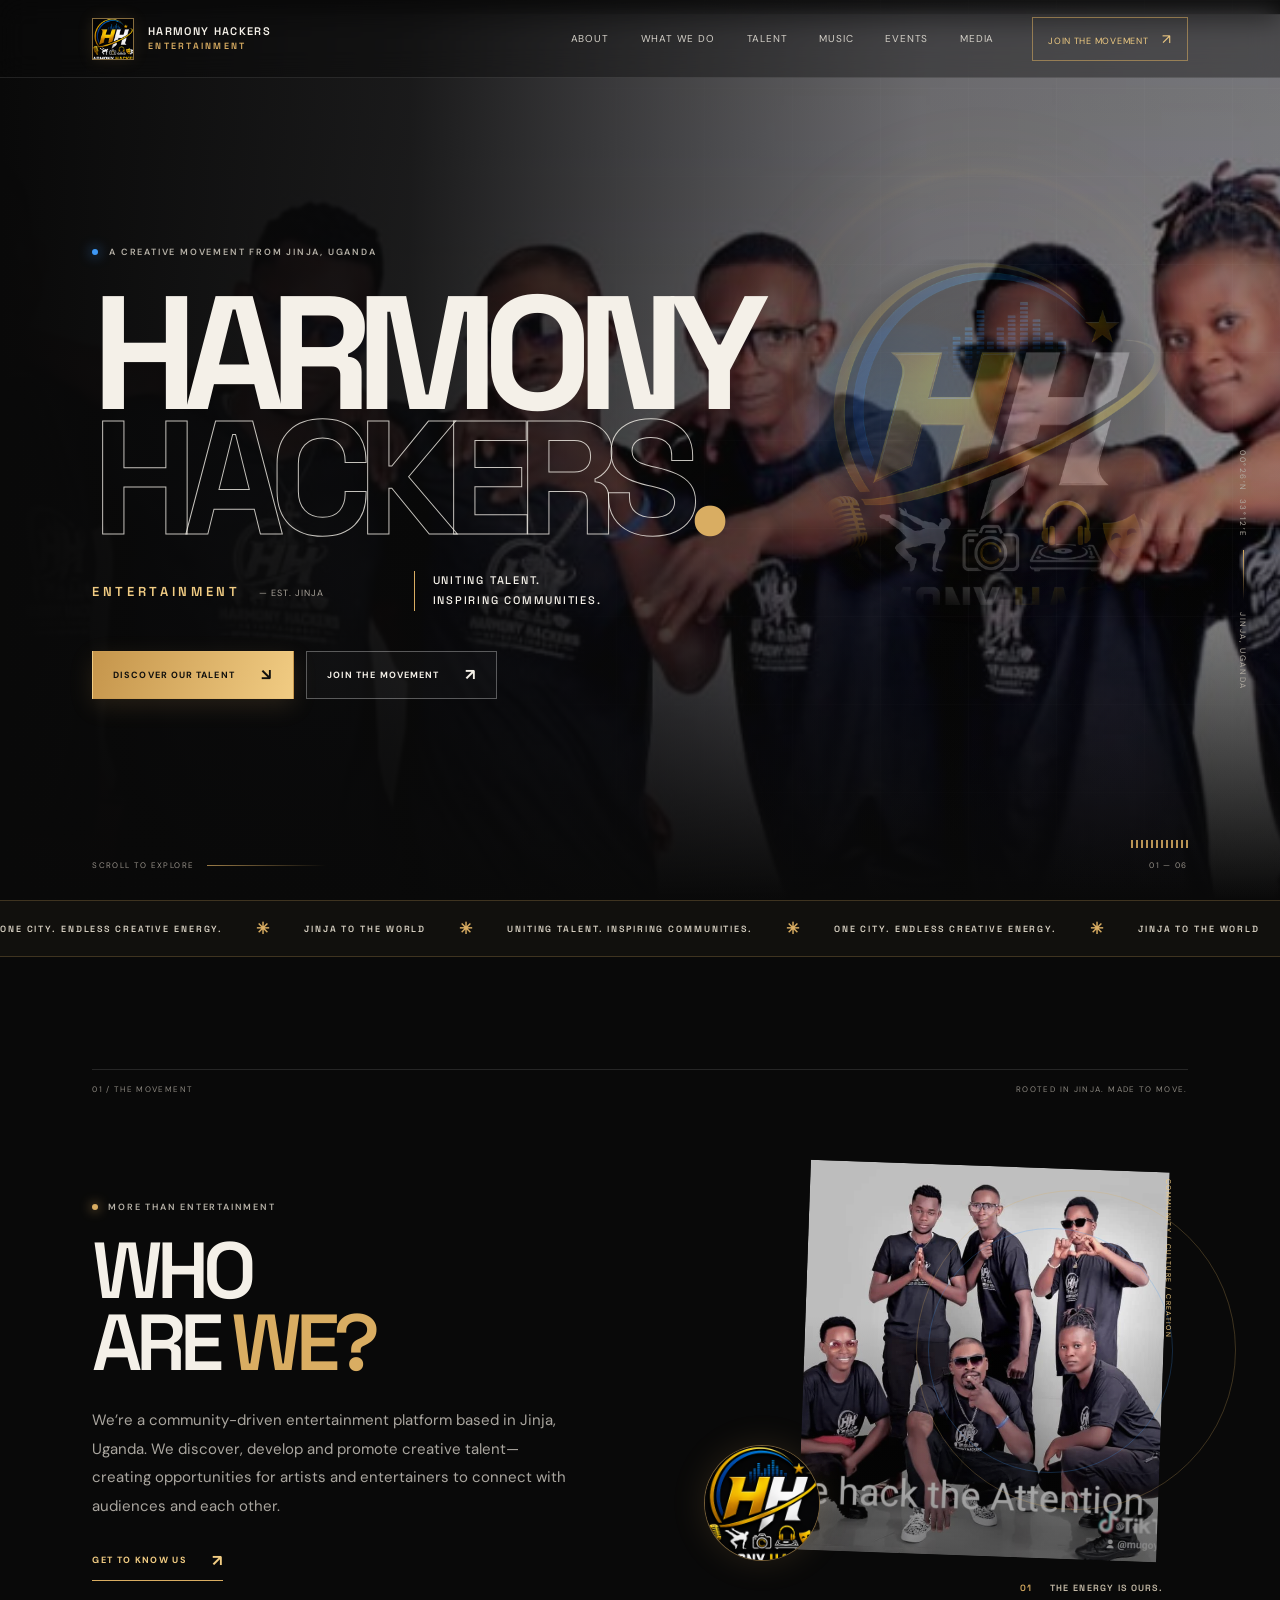
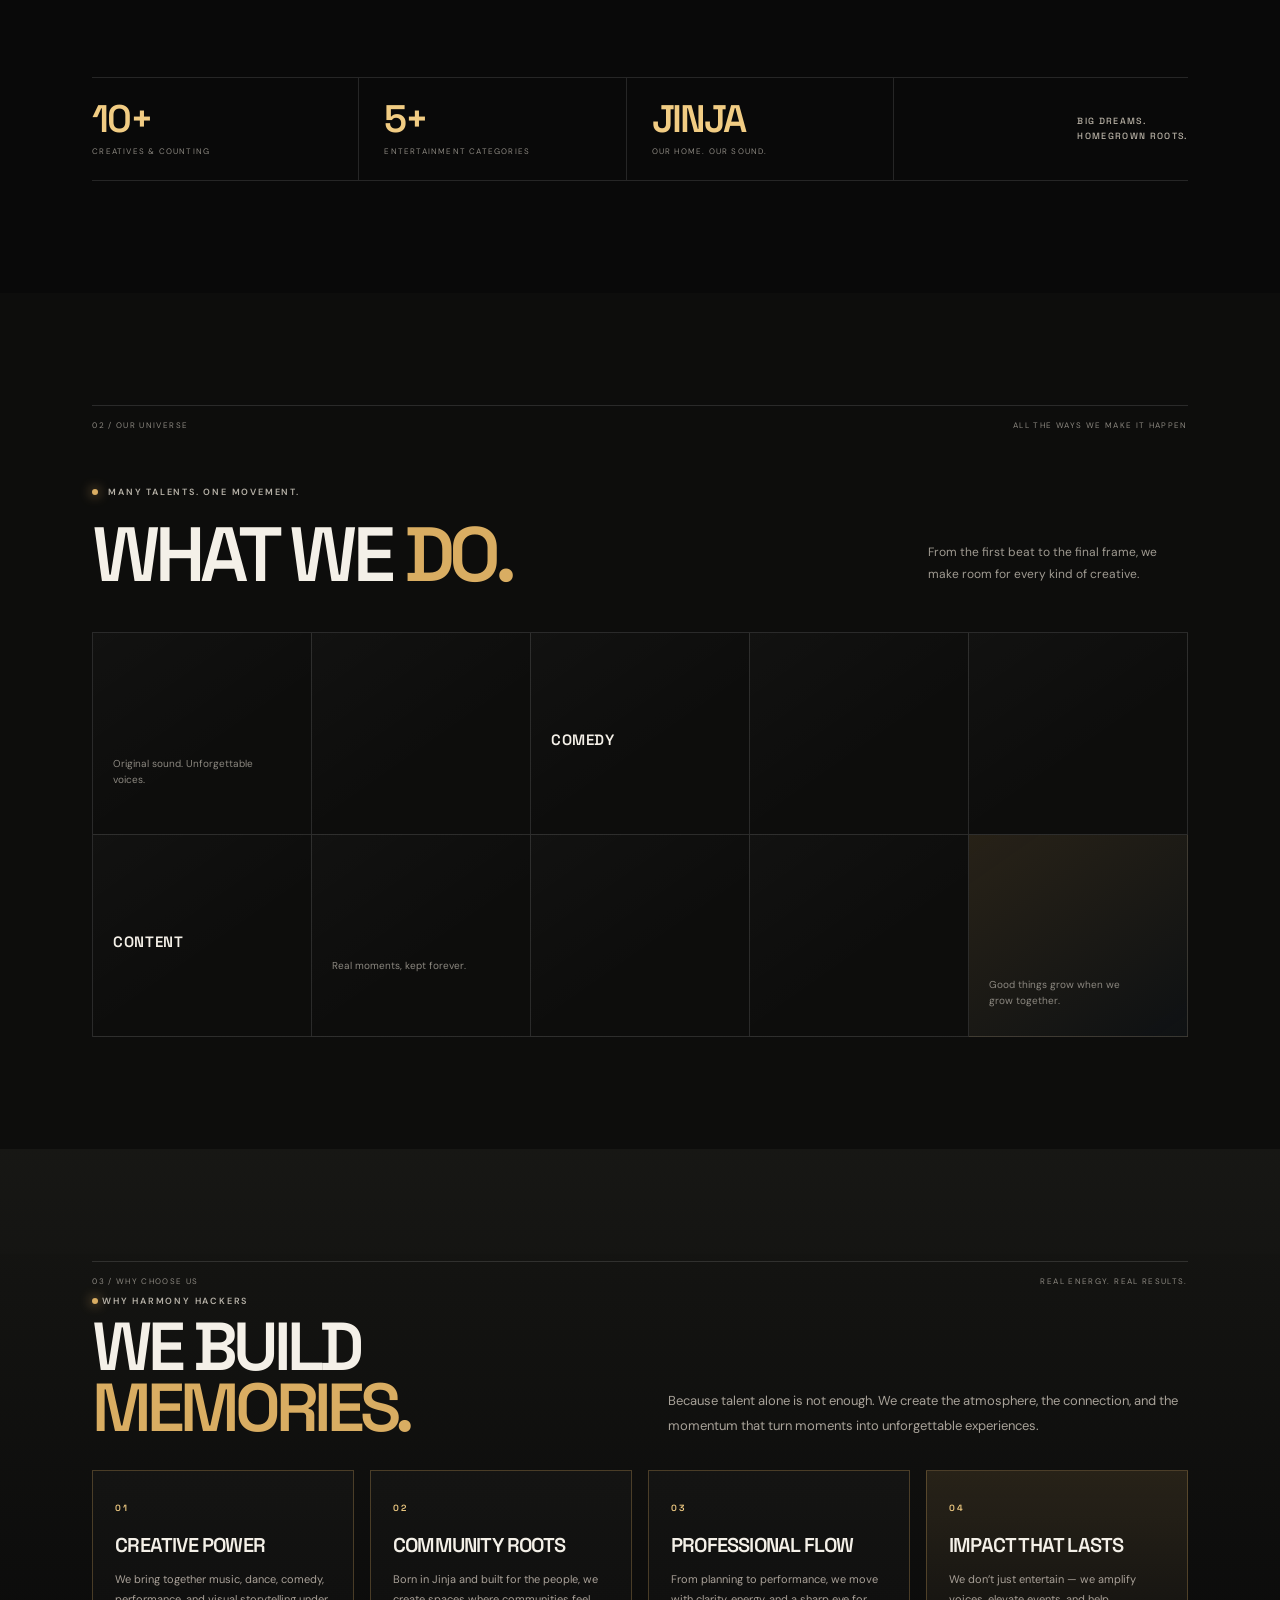
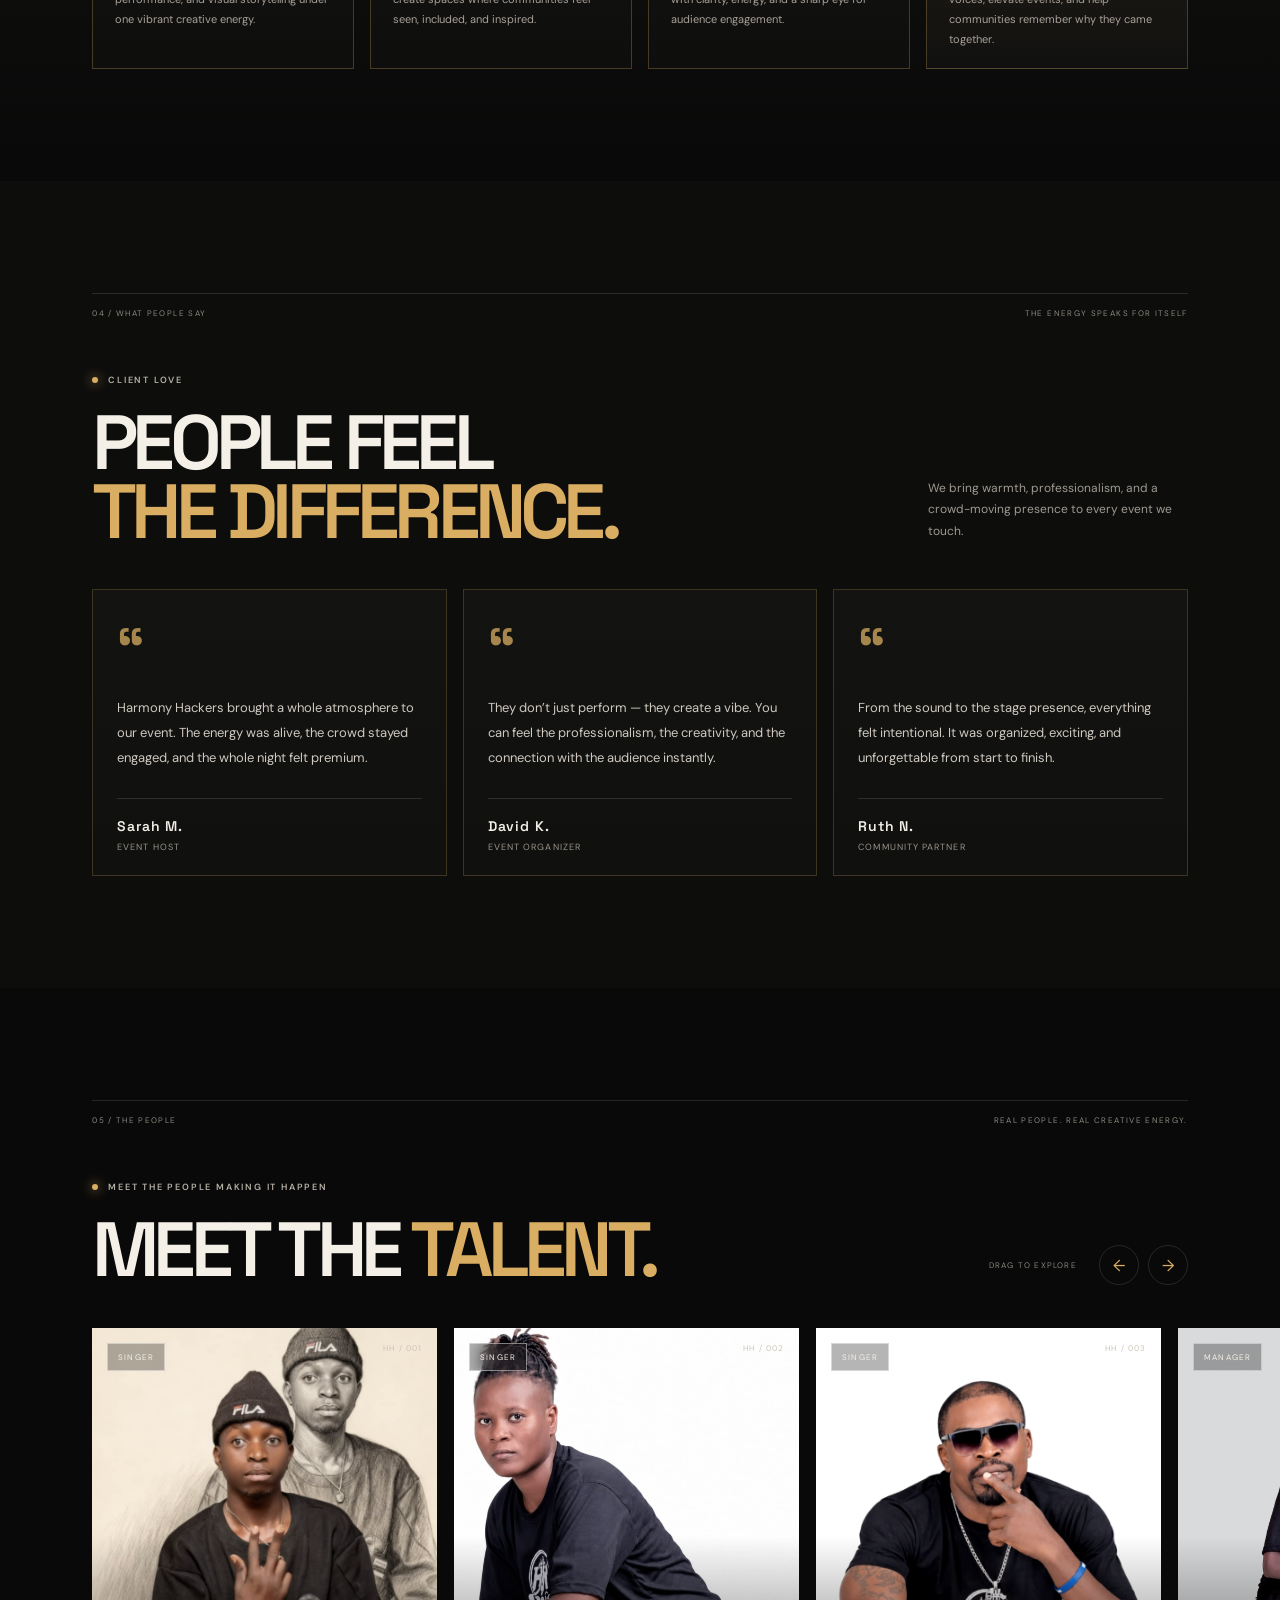
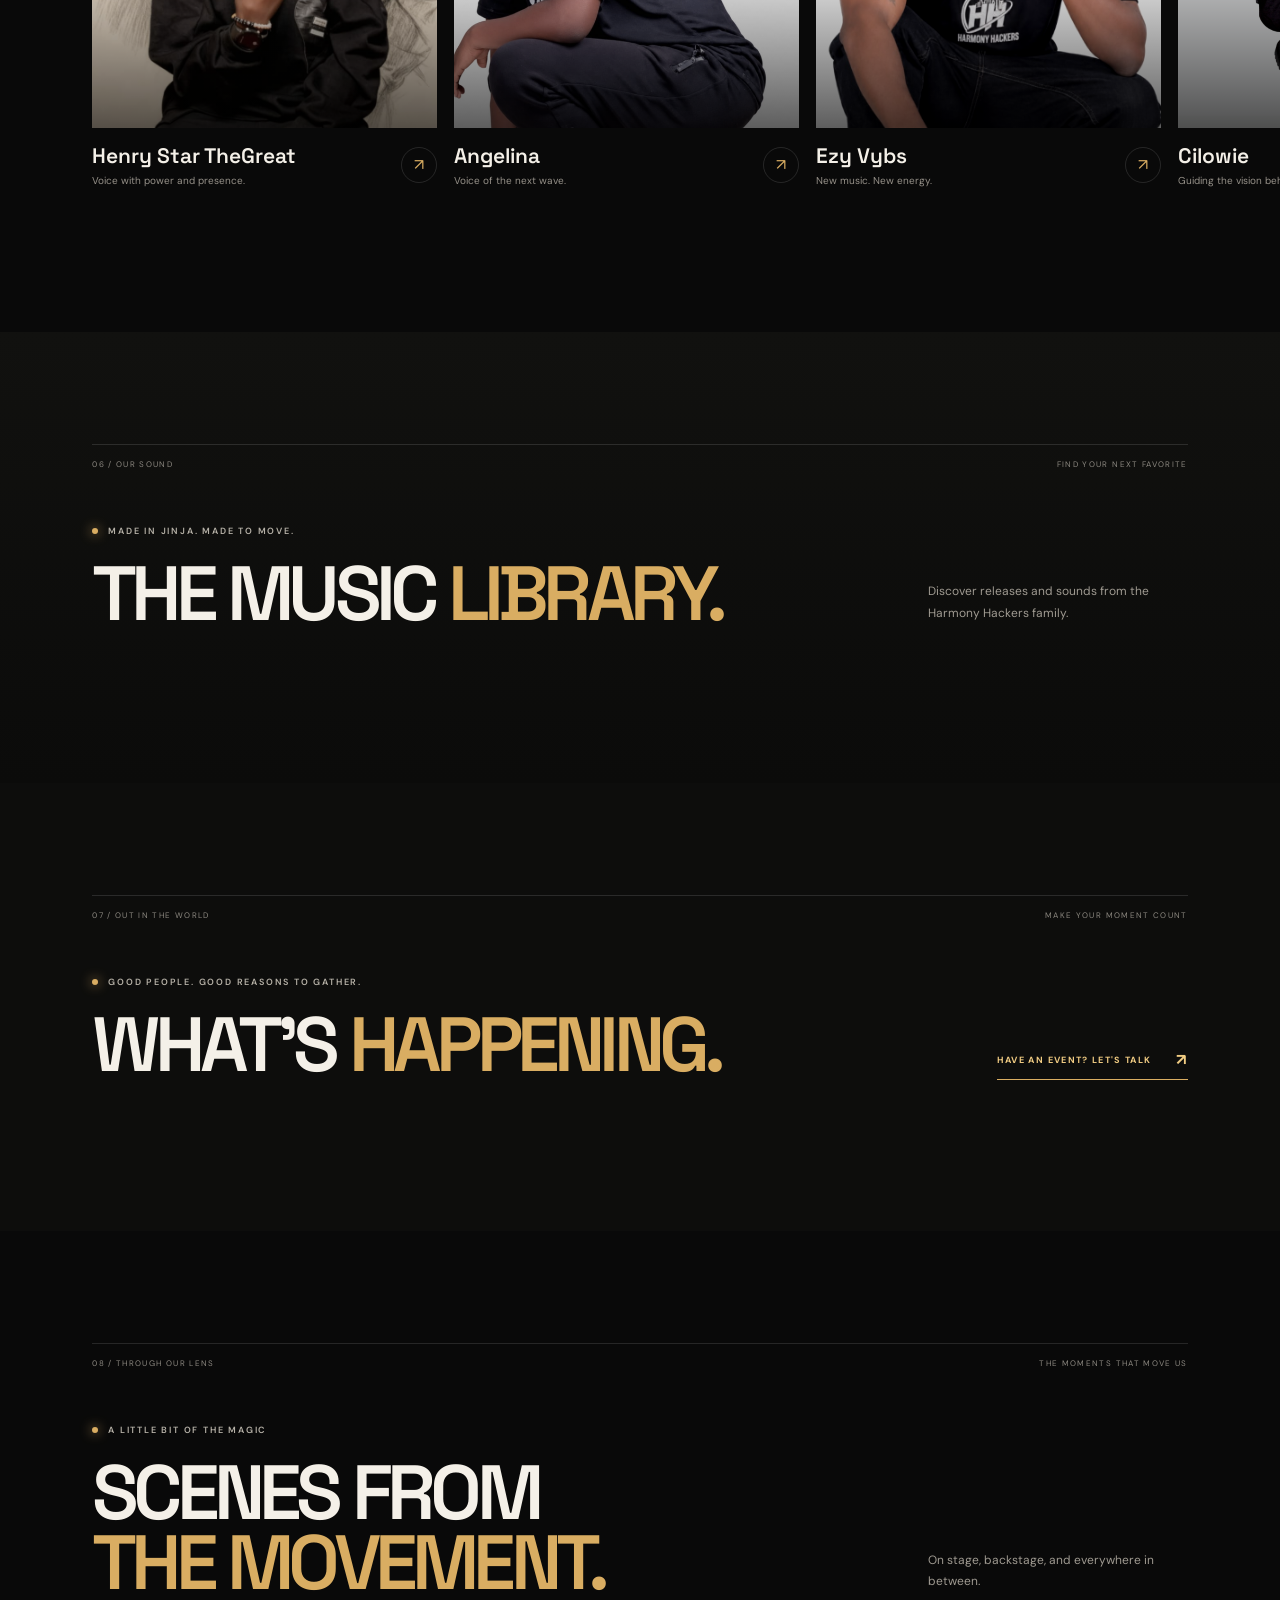
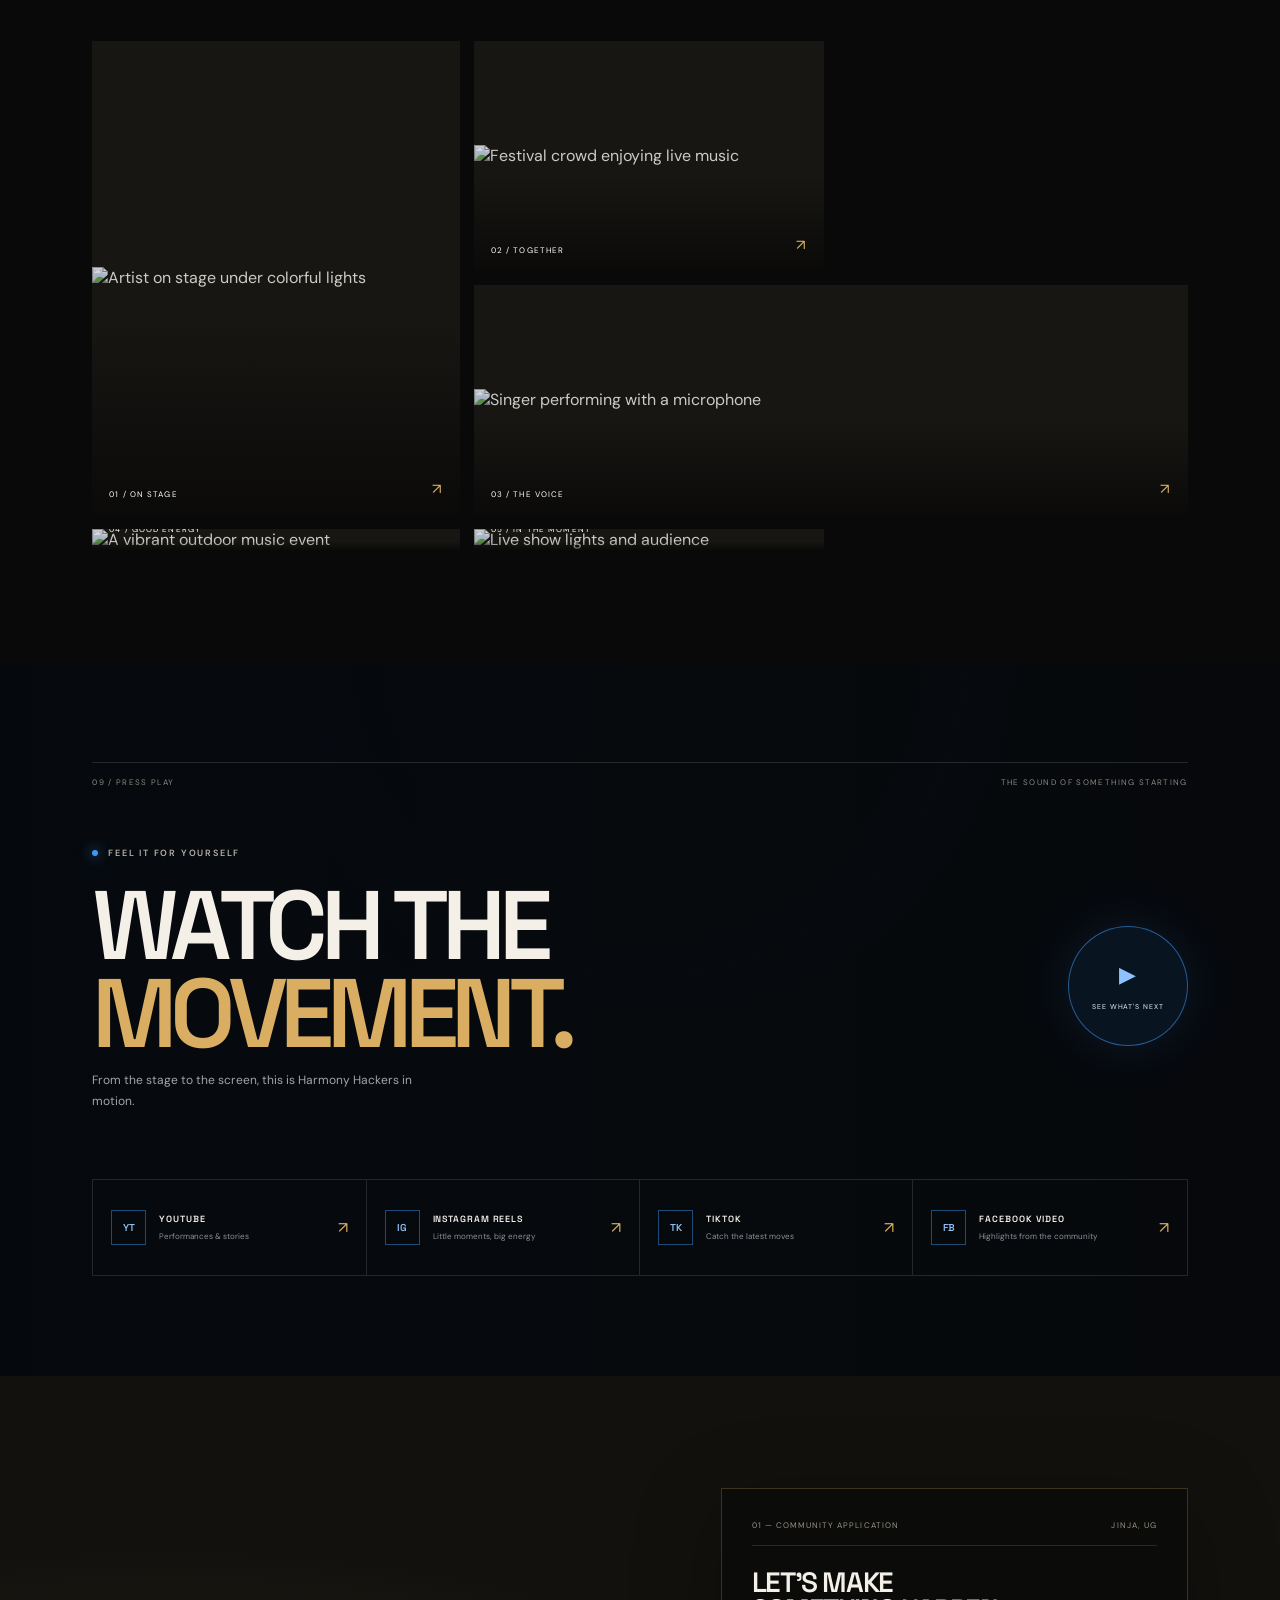
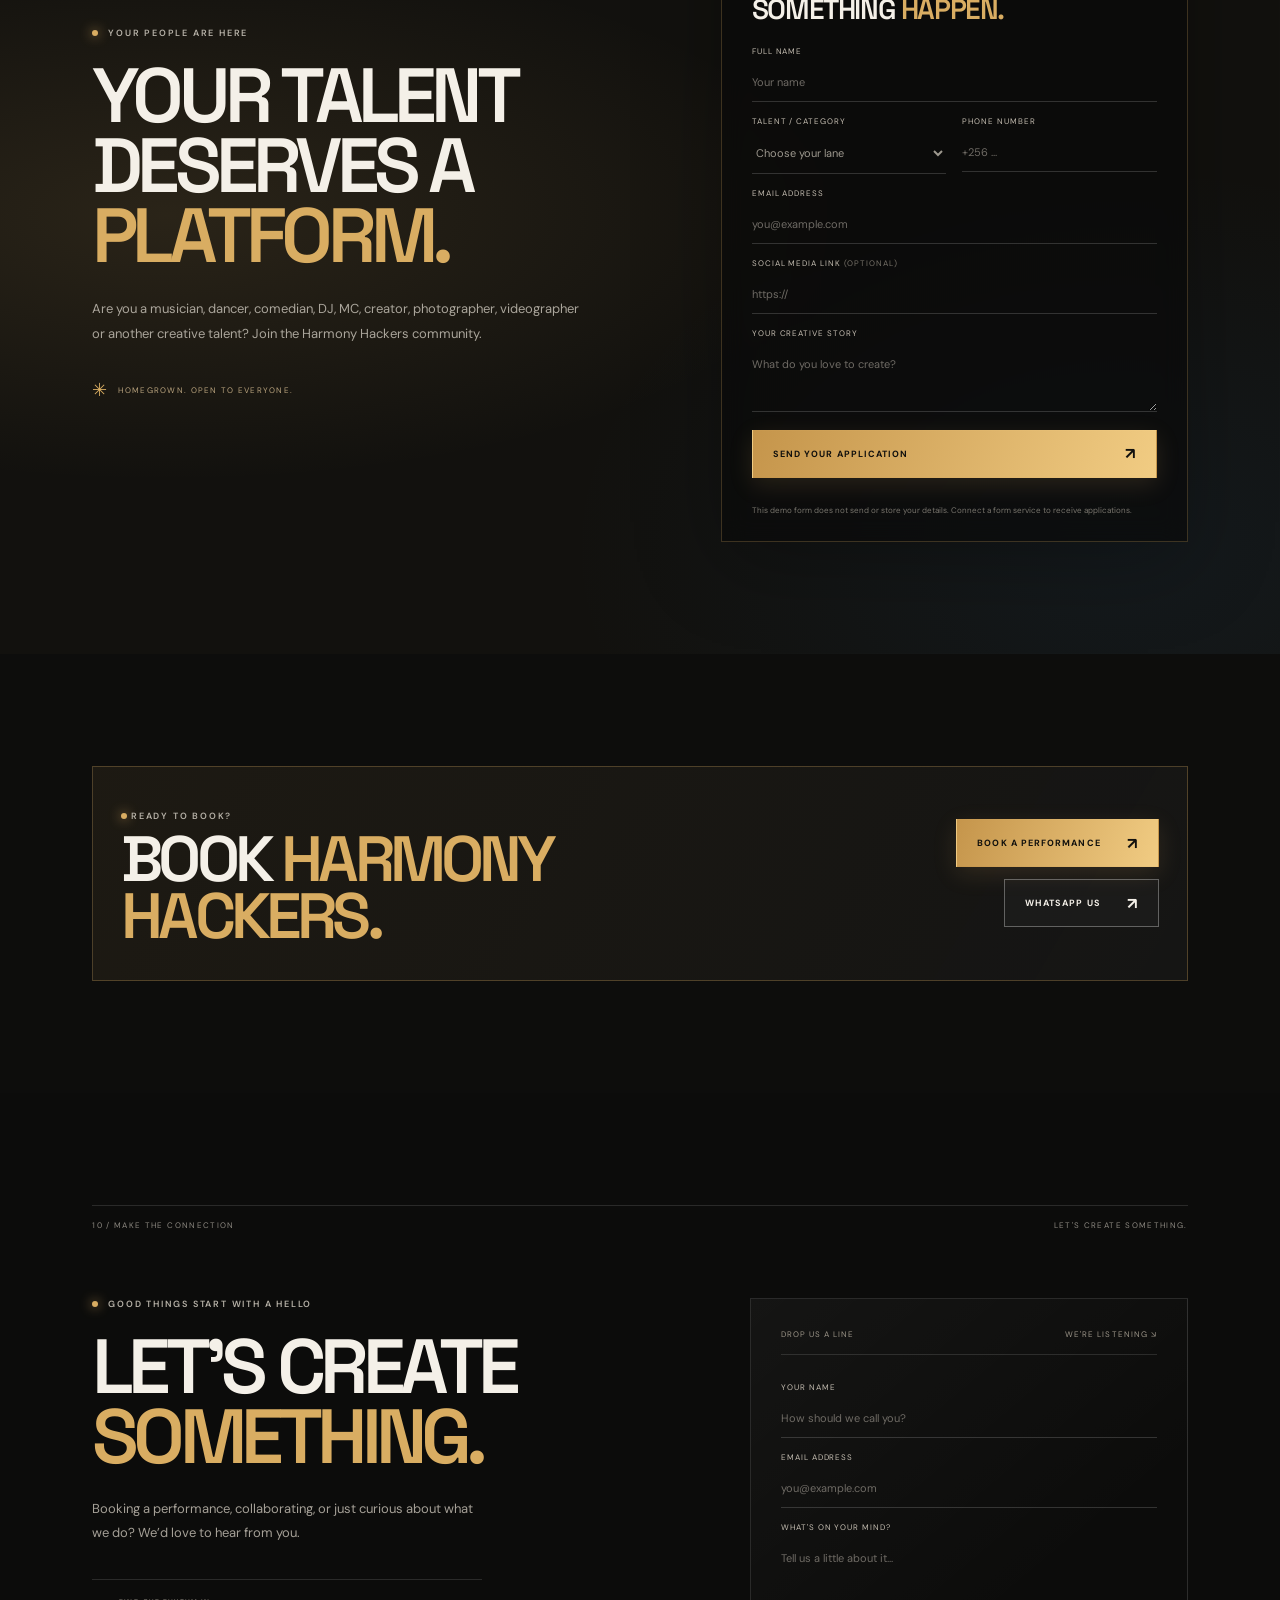
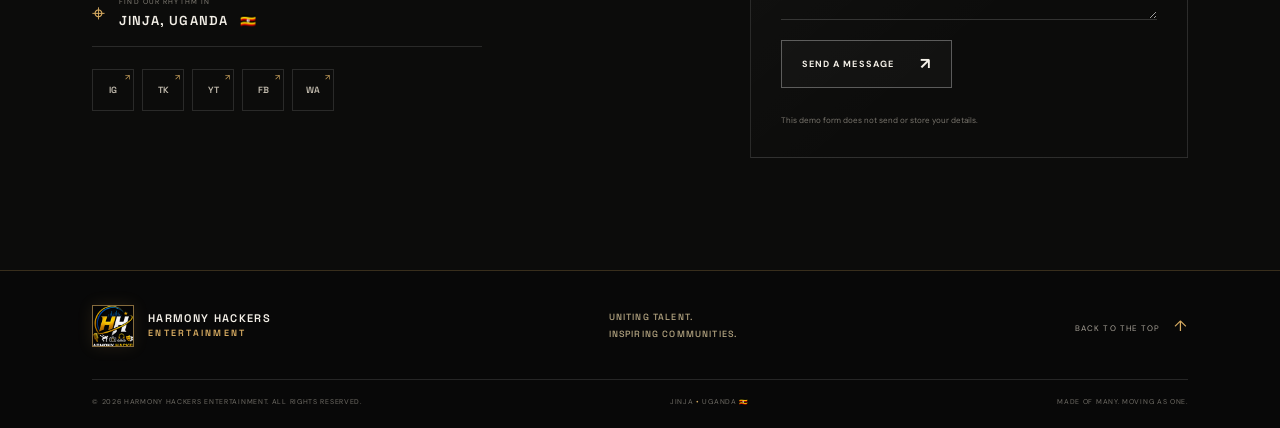
==== commit 847485b7: "Fix admin password recovery flow Co-authored-by: Copilot <223556219+Copilot@users.noreply.github.com" ====
--- a/index.html
+++ b/index.html
@@ -6,6 +6,16 @@
   <meta name="theme-color" content="#090909">
   <meta name="description" content="Harmony Hackers Entertainment — uniting talent and inspiring communities in Jinja, Uganda.">
   <title>Harmony Hackers Entertainment — Jinja, Uganda</title>
+  <script>
+    const authQuery = new URLSearchParams(window.location.search);
+    const authHash = new URLSearchParams(window.location.hash.slice(1));
+    if (authQuery.has("code") || authQuery.get("type") === "recovery" || authHash.get("type") === "recovery") {
+      const adminUrl = new URL("admin.html", window.location.href);
+      adminUrl.search = window.location.search;
+      adminUrl.hash = window.location.hash;
+      window.location.replace(adminUrl);
+    }
+  </script>
   <link rel="preconnect" href="https://fonts.googleapis.com">
   <link rel="preconnect" href="https://fonts.gstatic.com" crossorigin>
   <link href="https://fonts.googleapis.com/css2?family=DM+Sans:wght@400;500;600;700&family=Space+Grotesk:wght@400;500;600;700&display=swap" rel="stylesheet">
